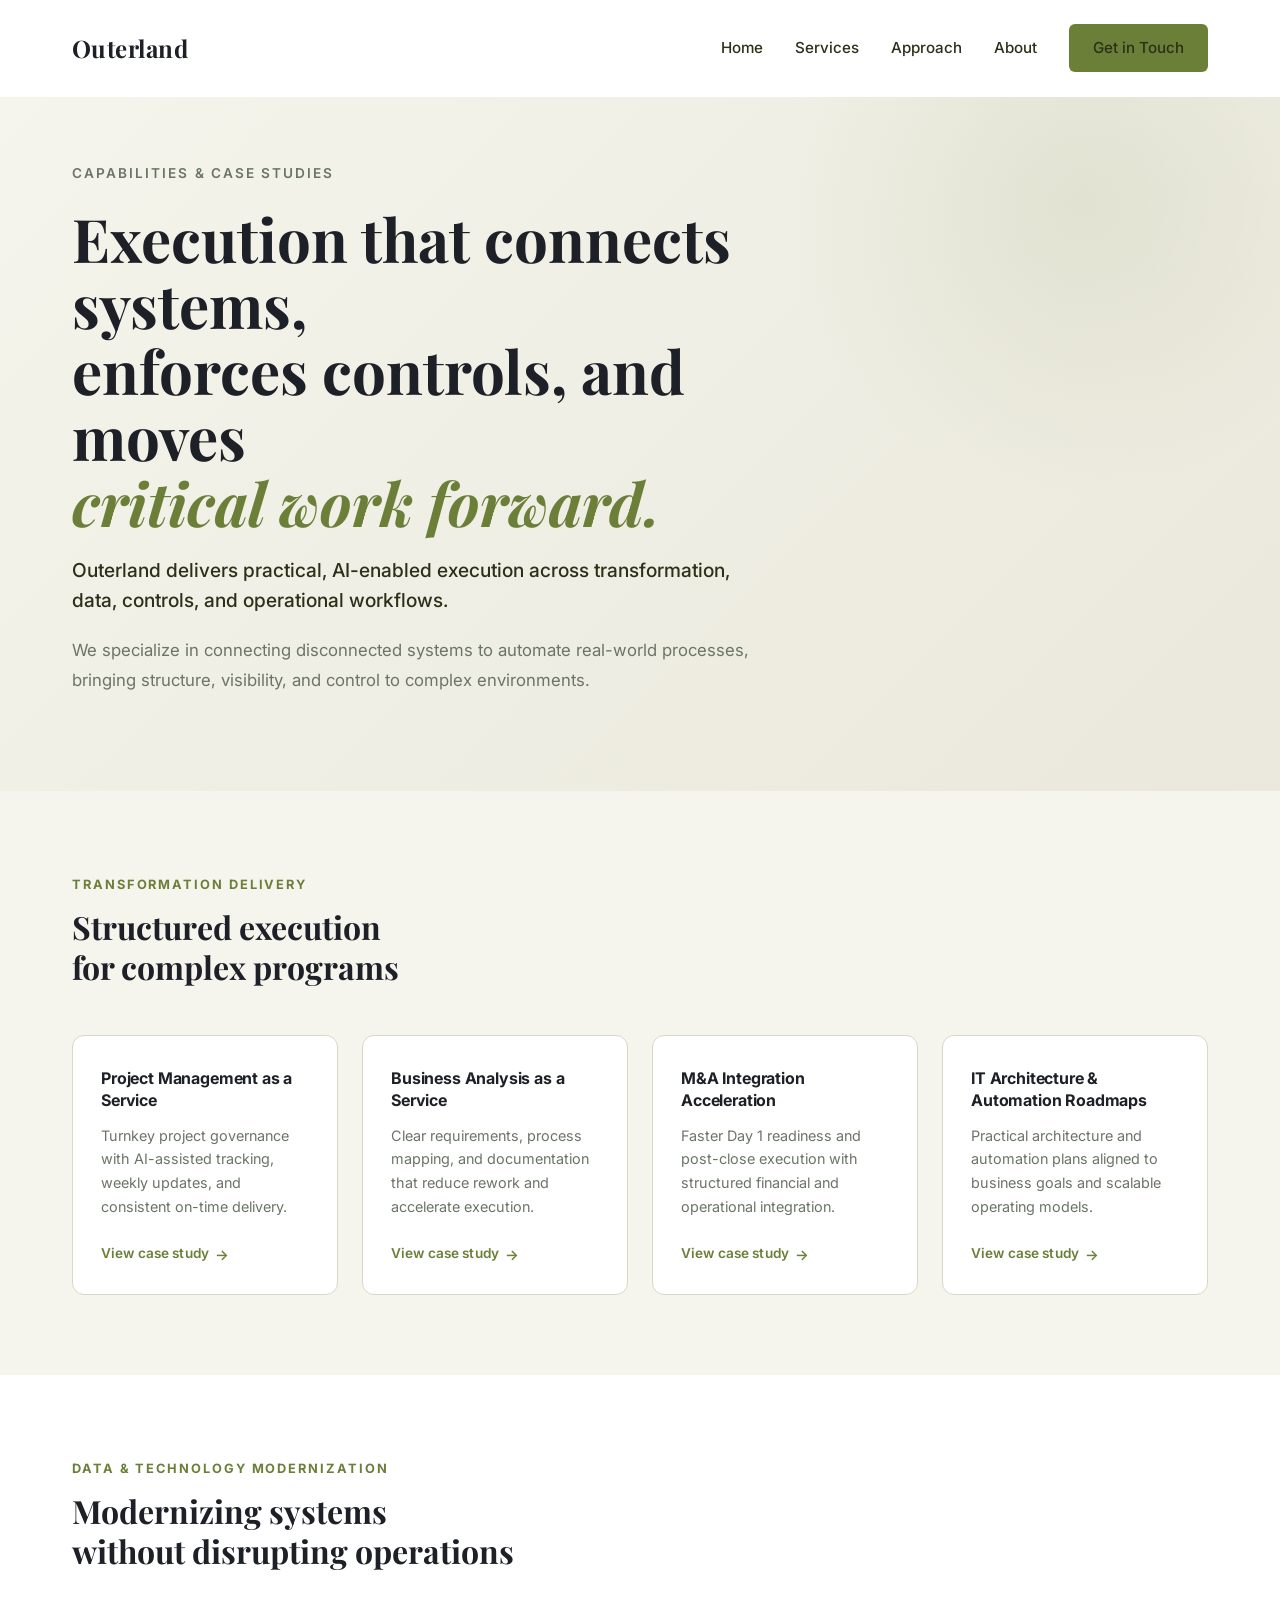
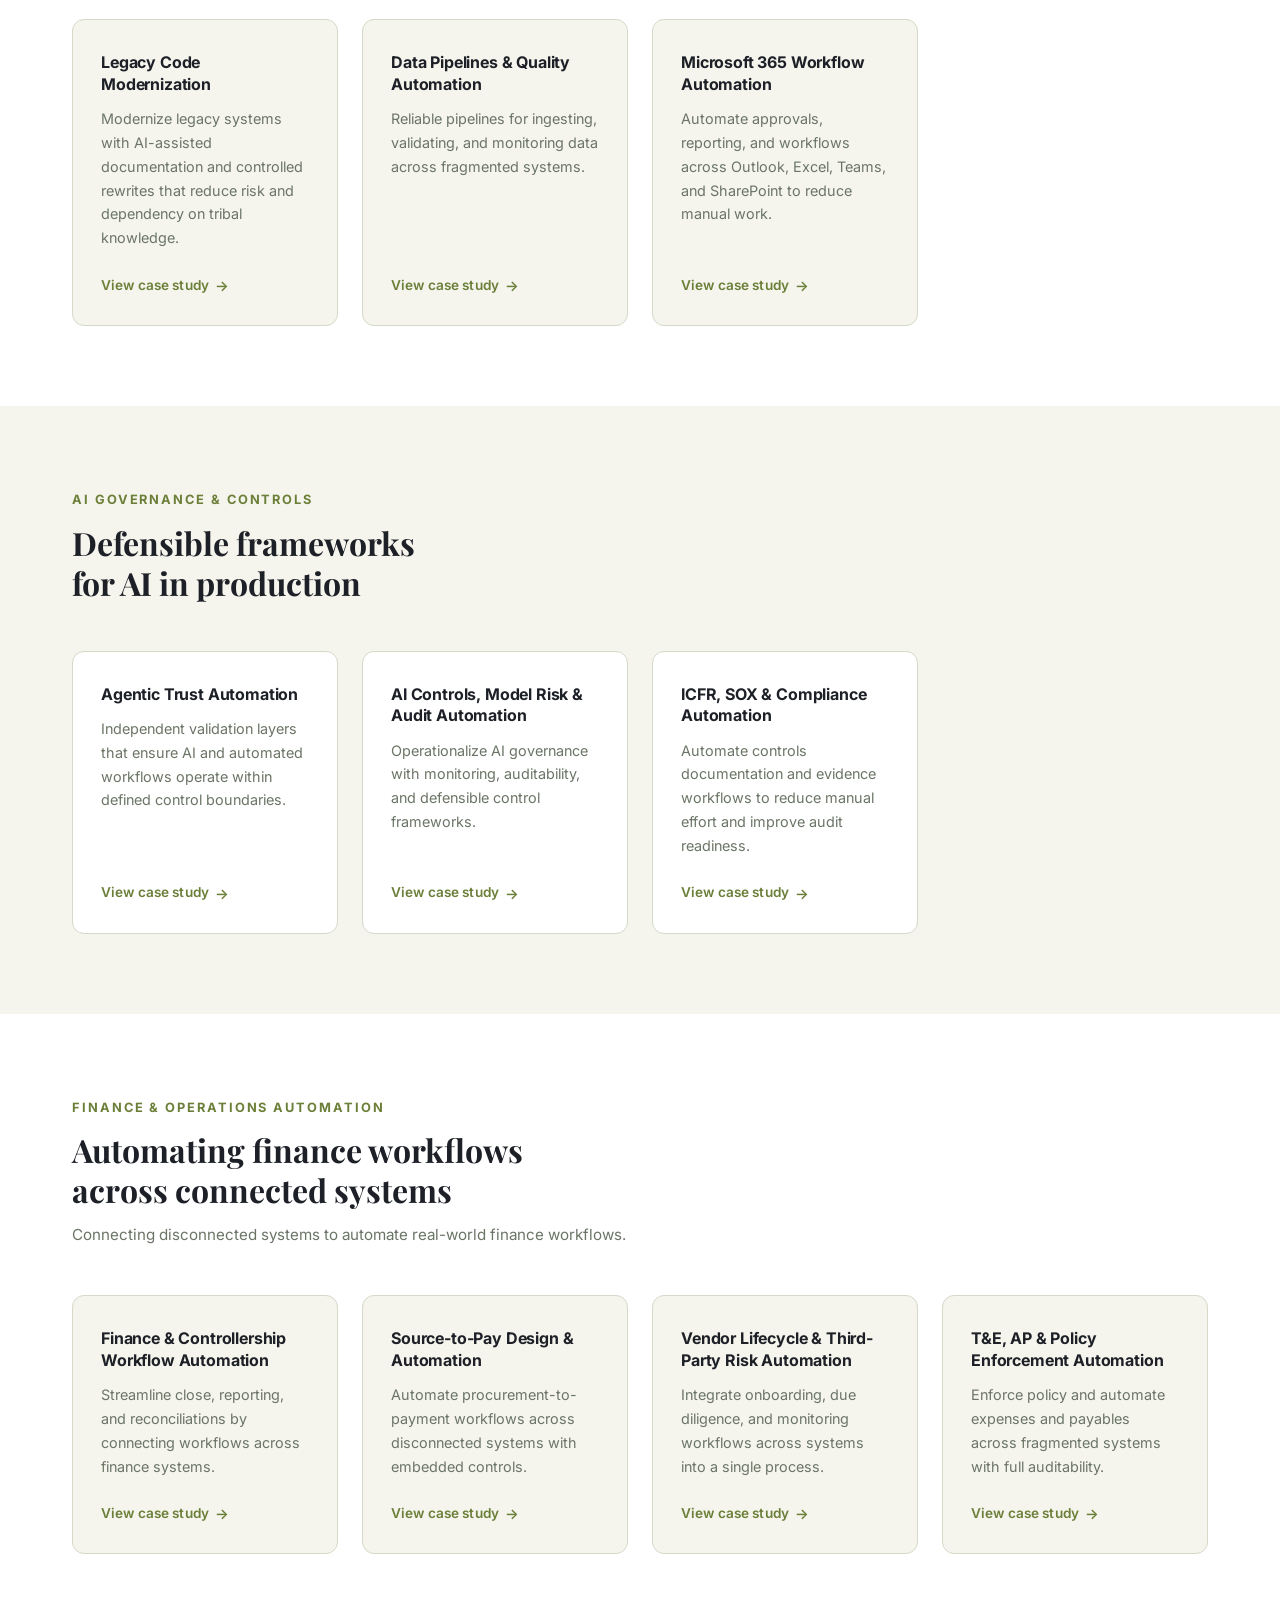
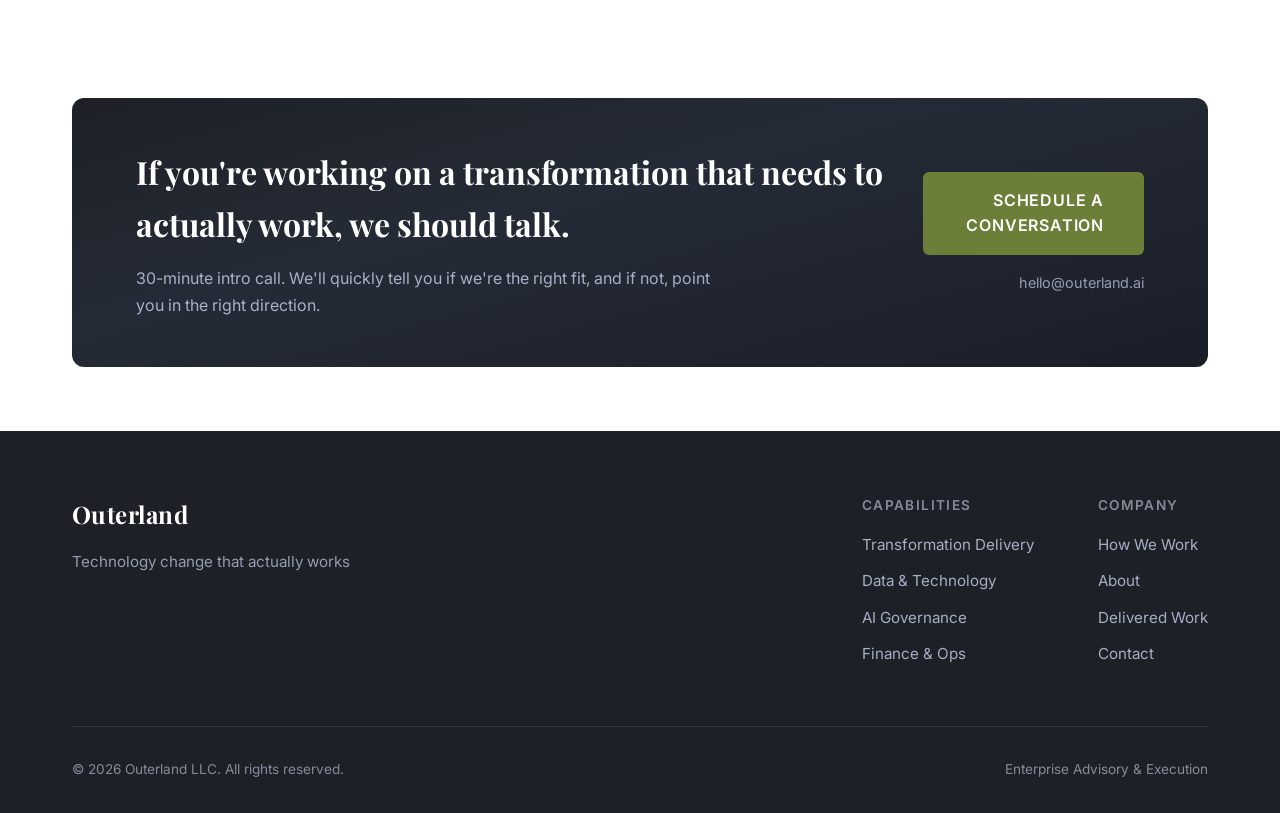
==== capabilities.html @ 3822dbd4 "Add Capabilities & Case Studies page New standalone page at /capabilities.html showcasing 14 capabil" ====
<!DOCTYPE html>
<html lang="en">
<head>
    <meta charset="UTF-8">
    <meta name="viewport" content="width=device-width, initial-scale=1.0">
    <meta name="description" content="Outerland Capabilities & Case Studies — AI-enabled execution across transformation, data, controls, and operational workflows.">
    <title>Capabilities & Case Studies | Outerland</title>
    <link rel="preconnect" href="https://fonts.googleapis.com">
    <link rel="preconnect" href="https://fonts.gstatic.com" crossorigin>
    <link href="https://fonts.googleapis.com/css2?family=Inter:wght@300;400;500;600;700&family=Playfair+Display:wght@600;700;800&display=swap" rel="stylesheet">
    <link rel="stylesheet" href="styles.css">
    <style>
        /* ─── Page-level hero override (lighter, warm gradient) ─── */
        .cap-hero {
            padding: 10rem 0 6rem;
            background: var(--bg-hero);
            position: relative;
            overflow: hidden;
        }

        .cap-hero::before {
            content: '';
            position: absolute;
            top: -100px;
            right: -100px;
            width: 600px;
            height: 600px;
            background: radial-gradient(circle, rgba(107, 127, 57, 0.10) 0%, transparent 70%);
            pointer-events: none;
        }

        .cap-hero-inner {
            position: relative;
            z-index: 2;
            max-width: 780px;
        }

        .cap-hero-eyebrow {
            display: inline-block;
            font-size: 0.85rem;
            text-transform: uppercase;
            letter-spacing: 0.15em;
            color: var(--palette-text-muted);
            font-weight: 600;
            margin-bottom: 1.25rem;
        }

        .cap-hero h1 {
            font-family: var(--font-display);
            font-size: 3.75rem;
            font-weight: 700;
            line-height: 1.1;
            color: var(--palette-dark);
            margin-bottom: 1.25rem;
        }

        .cap-hero h1 em {
            font-style: italic;
            color: var(--palette-primary);
        }

        .cap-hero-headline {
            font-size: 1.2rem;
            font-weight: 500;
            color: var(--palette-text);
            line-height: 1.6;
            margin-bottom: 1.25rem;
            max-width: 680px;
        }

        .cap-hero-intro {
            font-size: 1.05rem;
            color: var(--palette-text-muted);
            line-height: 1.75;
            max-width: 680px;
        }

        /* ─── Capability Sections ─── */
        .cap-section {
            padding: 5rem 0;
        }

        .cap-section:nth-child(odd) {
            background: var(--palette-light);
        }

        .cap-section:nth-child(even) {
            background: var(--palette-white);
        }

        .cap-section-header {
            margin-bottom: 3rem;
        }

        .cap-section-tag {
            display: inline-block;
            font-size: 0.8rem;
            text-transform: uppercase;
            letter-spacing: 0.15em;
            color: var(--palette-primary);
            font-weight: 700;
            margin-bottom: 0.75rem;
        }

        .cap-section-header h2 {
            font-family: var(--font-display);
            font-size: 2rem;
            font-weight: 700;
            color: var(--palette-dark);
            line-height: 1.25;
            margin-bottom: 0;
        }

        .cap-section-intro {
            margin-top: 0.75rem;
            font-size: 0.95rem;
            color: var(--palette-text-muted);
            line-height: 1.65;
            max-width: 600px;
        }

        /* ─── Card Grid ─── */
        .cap-grid {
            display: grid;
            grid-template-columns: repeat(4, 1fr);
            gap: 1.5rem;
            align-items: stretch;
        }

        /* ─── Capability Card ─── */
        .cap-card {
            display: flex;
            flex-direction: column;
            background: var(--palette-white);
            border: 1px solid var(--palette-border);
            border-radius: var(--border-radius-lg);
            padding: 2rem 1.75rem 1.75rem;
            transition: transform 0.25s ease, box-shadow 0.25s ease, border-color 0.25s ease;
            position: relative;
        }

        /* Cards inside a light-bg section get a slightly warmer bg */
        .cap-section:nth-child(odd) .cap-card {
            background: var(--palette-white);
        }

        .cap-section:nth-child(even) .cap-card {
            background: var(--palette-light);
            border-color: var(--palette-border);
        }

        .cap-card::before {
            content: '';
            position: absolute;
            top: 0;
            left: 0;
            right: 0;
            height: 3px;
            background: var(--palette-primary);
            border-radius: var(--border-radius-lg) var(--border-radius-lg) 0 0;
            opacity: 0;
            transition: opacity 0.25s ease;
        }

        .cap-card:hover {
            transform: translateY(-4px);
            box-shadow: 0 12px 32px rgba(44, 48, 24, 0.10);
            border-color: rgba(107, 127, 57, 0.30);
        }

        .cap-card:hover::before {
            opacity: 1;
        }

        .cap-card-title {
            font-family: var(--font-primary);
            font-size: 1rem;
            font-weight: 700;
            color: var(--palette-dark);
            line-height: 1.35;
            margin-bottom: 0.75rem;
            letter-spacing: -0.01em;
        }

        .cap-card-desc {
            font-size: 0.9rem;
            color: var(--palette-text-muted);
            line-height: 1.65;
            flex: 1;
            margin-bottom: 1.5rem;
        }

        .cap-card-link {
            display: inline-flex;
            align-items: center;
            gap: 0.35rem;
            font-size: 0.85rem;
            font-weight: 600;
            color: var(--palette-primary);
            text-decoration: none;
            letter-spacing: 0.01em;
            transition: color 0.2s ease, gap 0.2s ease;
            margin-top: auto;
        }

        .cap-card-link::after {
            content: '→';
            font-size: 0.9rem;
            transition: transform 0.2s ease;
        }

        .cap-card-link:hover {
            color: var(--palette-primary-dark);
        }

        .cap-card-link:hover::after {
            transform: translateX(3px);
        }

        /* ─── Responsive ─── */
        @media (max-width: 1100px) {
            .cap-grid {
                grid-template-columns: repeat(3, 1fr);
            }
        }

        @media (max-width: 767px) {
            .cap-hero h1 {
                font-size: 2.5rem;
            }

            .cap-hero-headline {
                font-size: 1.05rem;
            }

            .cap-section-header h2 {
                font-size: 1.65rem;
            }

            .cap-grid {
                grid-template-columns: repeat(2, 1fr);
            }
        }

        @media (max-width: 520px) {
            .cap-grid {
                grid-template-columns: 1fr;
            }

            .cap-hero h1 {
                font-size: 2rem;
            }
        }

        /* ─── Footer nav link for capabilities page ─── */
        .footer-column a[aria-current="page"] {
            color: var(--palette-primary);
        }
    </style>
</head>
<body>

    <!-- Navigation -->
    <nav class="navbar">
        <div class="container">
            <div class="nav-wrapper">
                <a href="/" class="logo">Outerland</a>
                <div class="nav-links">
                    <a href="/">Home</a>
                    <a href="/#services">Services</a>
                    <a href="/#approach">Approach</a>
                    <a href="/#founder">About</a>
                    <a href="/#contact" class="btn-primary">Get in Touch</a>
                </div>
                <button class="mobile-menu-toggle" aria-label="Toggle menu">
                    <span></span>
                    <span></span>
                    <span></span>
                </button>
            </div>
        </div>
    </nav>

    <!-- Hero -->
    <section class="cap-hero">
        <div class="container">
            <div class="cap-hero-inner">
                <span class="cap-hero-eyebrow">Capabilities &amp; Case Studies</span>
                <h1>Execution that connects systems,<br>enforces controls, and moves<br><em>critical work forward.</em></h1>
                <p class="cap-hero-headline">
                    Outerland delivers practical, AI-enabled execution across transformation, data, controls, and operational workflows.
                </p>
                <p class="cap-hero-intro">
                    We specialize in connecting disconnected systems to automate real-world processes, bringing structure, visibility, and control to complex environments.
                </p>
            </div>
        </div>
    </section>

    <!-- SECTION 1: Transformation Delivery -->
    <section class="cap-section" id="transformation">
        <div class="container">
            <div class="cap-section-header">
                <span class="cap-section-tag">Transformation Delivery</span>
                <h2>Structured execution<br>for complex programs</h2>
            </div>
            <div class="cap-grid" id="grid-transformation"></div>
        </div>
    </section>

    <!-- SECTION 2: Data & Technology Modernization -->
    <section class="cap-section" id="data-tech">
        <div class="container">
            <div class="cap-section-header">
                <span class="cap-section-tag">Data &amp; Technology Modernization</span>
                <h2>Modernizing systems<br>without disrupting operations</h2>
            </div>
            <div class="cap-grid" id="grid-data-tech"></div>
        </div>
    </section>

    <!-- SECTION 3: AI Governance & Controls -->
    <section class="cap-section" id="ai-governance">
        <div class="container">
            <div class="cap-section-header">
                <span class="cap-section-tag">AI Governance &amp; Controls</span>
                <h2>Defensible frameworks<br>for AI in production</h2>
            </div>
            <div class="cap-grid" id="grid-ai-governance"></div>
        </div>
    </section>

    <!-- SECTION 4: Finance & Operations Automation -->
    <section class="cap-section" id="finance-ops">
        <div class="container">
            <div class="cap-section-header">
                <span class="cap-section-tag">Finance &amp; Operations Automation</span>
                <h2>Automating finance workflows<br>across connected systems</h2>
                <p class="cap-section-intro">Connecting disconnected systems to automate real-world finance workflows.</p>
            </div>
            <div class="cap-grid" id="grid-finance-ops"></div>
        </div>
    </section>

    <!-- Contact -->
    <section id="contact" class="contact">
        <div class="container">
            <div class="contact-card">
                <div class="contact-content">
                    <h3>If you're working on a transformation that needs to actually work, we should talk.</h3>
                    <p>30-minute intro call. We'll quickly tell you if we're the right fit, and if not, point you in the right direction.</p>
                </div>
                <div class="contact-action">
                    <a href="mailto:hello@outerland.ai" class="btn-contact">Schedule a Conversation</a>
                    <div class="contact-email">hello@outerland.ai</div>
                </div>
            </div>
        </div>
    </section>

    <!-- Footer -->
    <footer class="footer">
        <div class="container">
            <div class="footer-content">
                <div class="footer-brand">
                    <div class="logo">Outerland</div>
                    <p>Technology change that actually works</p>
                </div>
                <div class="footer-links">
                    <div class="footer-column">
                        <h5>Capabilities</h5>
                        <a href="#transformation">Transformation Delivery</a>
                        <a href="#data-tech">Data &amp; Technology</a>
                        <a href="#ai-governance">AI Governance</a>
                        <a href="#finance-ops">Finance &amp; Ops</a>
                    </div>
                    <div class="footer-column">
                        <h5>Company</h5>
                        <a href="/#approach">How We Work</a>
                        <a href="/#founder">About</a>
                        <a href="/#outcomes">Delivered Work</a>
                        <a href="/#contact">Contact</a>
                    </div>
                </div>
            </div>
            <div class="footer-bottom">
                <span>&copy; 2026 Outerland LLC. All rights reserved.</span>
                <span>Enterprise Advisory &amp; Execution</span>
            </div>
        </div>
    </footer>

    <script src="script.js"></script>
    <script>
        // ── Capability data ──────────────────────────────────────────────
        const capabilities = {
            'grid-transformation': [
                {
                    title: 'Project Management as a Service',
                    desc: 'Turnkey project governance with AI-assisted tracking, weekly updates, and consistent on-time delivery.',
                },
                {
                    title: 'Business Analysis as a Service',
                    desc: 'Clear requirements, process mapping, and documentation that reduce rework and accelerate execution.',
                },
                {
                    title: 'M&A Integration Acceleration',
                    desc: 'Faster Day 1 readiness and post-close execution with structured financial and operational integration.',
                },
                {
                    title: 'IT Architecture & Automation Roadmaps',
                    desc: 'Practical architecture and automation plans aligned to business goals and scalable operating models.',
                },
            ],
            'grid-data-tech': [
                {
                    title: 'Legacy Code Modernization',
                    desc: 'Modernize legacy systems with AI-assisted documentation and controlled rewrites that reduce risk and dependency on tribal knowledge.',
                },
                {
                    title: 'Data Pipelines & Quality Automation',
                    desc: 'Reliable pipelines for ingesting, validating, and monitoring data across fragmented systems.',
                },
                {
                    title: 'Microsoft 365 Workflow Automation',
                    desc: 'Automate approvals, reporting, and workflows across Outlook, Excel, Teams, and SharePoint to reduce manual work.',
                },
            ],
            'grid-ai-governance': [
                {
                    title: 'Agentic Trust Automation',
                    desc: 'Independent validation layers that ensure AI and automated workflows operate within defined control boundaries.',
                },
                {
                    title: 'AI Controls, Model Risk & Audit Automation',
                    desc: 'Operationalize AI governance with monitoring, auditability, and defensible control frameworks.',
                },
                {
                    title: 'ICFR, SOX & Compliance Automation',
                    desc: 'Automate controls documentation and evidence workflows to reduce manual effort and improve audit readiness.',
                },
            ],
            'grid-finance-ops': [
                {
                    title: 'Finance & Controllership Workflow Automation',
                    desc: 'Streamline close, reporting, and reconciliations by connecting workflows across finance systems.',
                },
                {
                    title: 'Source-to-Pay Design & Automation',
                    desc: 'Automate procurement-to-payment workflows across disconnected systems with embedded controls.',
                },
                {
                    title: 'Vendor Lifecycle & Third-Party Risk Automation',
                    desc: 'Integrate onboarding, due diligence, and monitoring workflows across systems into a single process.',
                },
                {
                    title: 'T&E, AP & Policy Enforcement Automation',
                    desc: 'Enforce policy and automate expenses and payables across fragmented systems with full auditability.',
                },
            ],
        };

        // ── Render cards ─────────────────────────────────────────────────
        function renderCards() {
            Object.entries(capabilities).forEach(([gridId, cards]) => {
                const grid = document.getElementById(gridId);
                if (!grid) return;

                cards.forEach(card => {
                    const article = document.createElement('article');
                    article.className = 'cap-card';
                    article.innerHTML = `
                        <h3 class="cap-card-title">${card.title}</h3>
                        <p class="cap-card-desc">${card.desc}</p>
                        <a href="/" class="cap-card-link">View case study</a>
                    `;
                    grid.appendChild(article);
                });
            });
        }

        renderCards();

        // ── Fade-in animation for capability cards ────────────────────────
        const capObserver = new IntersectionObserver((entries) => {
            entries.forEach(entry => {
                if (entry.isIntersecting) {
                    entry.target.style.opacity = '1';
                    entry.target.style.transform = 'translateY(0)';
                    capObserver.unobserve(entry.target);
                }
            });
        }, { threshold: 0.08, rootMargin: '0px 0px -40px 0px' });

        // Observe after render (next tick)
        setTimeout(() => {
            document.querySelectorAll('.cap-card').forEach((el, i) => {
                el.style.opacity = '0';
                el.style.transform = 'translateY(20px)';
                el.style.transition = `opacity 0.5s ease ${i * 0.05}s, transform 0.5s ease ${i * 0.05}s`;
                capObserver.observe(el);
            });
        }, 0);
    </script>
</body>
</html>
---- styles.css ----
/* Reset & Base Styles */
* {
    margin: 0;
    padding: 0;
    box-sizing: border-box;
}

:root {

    /* ================================================================
       PALETTE
       Raw color values — change these to shift the whole site's mood.
       All section and component colors derive from these.
       ================================================================ */

    --palette-primary:       #6B7F39;   /* olive green — main accent */
    --palette-primary-dark:  #4A5D23;   /* darker olive — hover states */
    --palette-primary-light: #8B9D5A;   /* lighter olive */
    --palette-sage:          #A3B18A;   /* sage — accent on dark backgrounds */
    --palette-moss:          #5F7A3E;   /* moss green */
    --palette-earth:         #8B7355;   /* warm earth brown */
    --palette-dark:          #1d2027;   /* dark charcoal-slate — dark section base */
    --palette-dark-alt:      #252b36;   /* slightly lighter slate */
    --palette-dark-mid:      #1a1e28;   /* dark section gradient end */
    --palette-light:         #F5F5ED;   /* off-white — light section bg */
    --palette-warm:          #EAE8DC;   /* warm off-white — hero gradient end */
    --palette-white:         #ffffff;
    --palette-text:          #2C3018;   /* body text */
    --palette-text-muted:    #6B7566;   /* secondary / caption text */
    --palette-border:        #D4D9C8;   /* borders and dividers */


    /* ================================================================
       SECTION BACKGROUNDS
       One variable per section — change any of these independently.
       Values can be a hex color, CSS color name, or gradient.
       ================================================================ */

    --bg-nav:             var(--palette-white);
    --bg-hero:            linear-gradient(135deg, var(--palette-light) 0%, var(--palette-warm) 100%);
    --bg-credibility:     var(--palette-white);
    --bg-outcomes:        var(--palette-light);
    --bg-services:        var(--palette-light);
    --bg-focus:           var(--palette-white);
    --bg-process:         linear-gradient(165deg, var(--palette-dark) 0%, var(--palette-dark-alt) 40%, var(--palette-dark-mid) 100%);
    --bg-example:         var(--palette-white);
    --bg-team:            linear-gradient(165deg, var(--palette-dark) 0%, var(--palette-dark-alt) 40%, var(--palette-dark-mid) 100%);
    --bg-operating-model: var(--palette-light);
    --bg-principles:      var(--palette-white);
    --bg-contact:         var(--palette-white);
    --bg-contact-card:    linear-gradient(165deg, var(--palette-dark) 0%, var(--palette-dark-alt) 40%, var(--palette-dark-mid) 100%);
    --bg-footer:          var(--palette-dark);


    /* ================================================================
       SECTION ACCENTS
       Controls highlights, tags, left-borders, and key text per area.
       ================================================================ */

    --accent-global:         var(--palette-primary);   /* buttons, links, borders site-wide */
    --accent-global-hover:   var(--palette-primary-dark);
    --accent-dark-section:   #A3B18A;                  /* accent color used inside dark sections */


    /* ================================================================
       LEGACY ALIASES
       These keep existing CSS working — do not remove.
       ================================================================ */

    --color-primary:      var(--palette-primary);
    --color-olive:        var(--palette-primary);
    --color-olive-light:  var(--palette-primary-light);
    --color-olive-dark:   var(--palette-primary-dark);
    --color-sage:         var(--accent-dark-section);
    --color-moss:         var(--palette-moss);
    --color-earth:        var(--palette-earth);
    --color-clay:         #A0826D;
    --color-dark:         var(--palette-dark);
    --color-dark-alt:     var(--palette-dark-alt);
    --color-light:        var(--palette-light);
    --color-white:        var(--palette-white);
    --color-text:         var(--palette-text);
    --color-text-light:   var(--palette-text-muted);
    --color-border:       var(--palette-border);
    --gradient-dark:      var(--bg-process);
    --gradient-warm:      var(--bg-hero);


    /* ================================================================
       TYPOGRAPHY / SPACING / BORDERS
       ================================================================ */

    --font-primary: 'Inter', -apple-system, BlinkMacSystemFont, 'Segoe UI', sans-serif;
    --font-display: 'Playfair Display', Georgia, serif;

    --spacing-xs: 0.5rem;
    --spacing-sm: 1rem;
    --spacing-md: 2rem;
    --spacing-lg: 4rem;
    --spacing-xl: 6rem;

    --border-radius:    6px;
    --border-radius-lg: 12px;

}

html {
    scroll-behavior: smooth;
    text-rendering: optimizeLegibility;
    -webkit-font-smoothing: antialiased;
    -moz-osx-font-smoothing: grayscale;
}

body {
    font-family: var(--font-primary);
    color: var(--color-text);
    background: var(--color-white);
    line-height: 1.6;
    font-size: 16px;
}

.container {
    max-width: 1200px;
    margin: 0 auto;
    padding: 0 2rem;
}

/* Navigation */
.navbar {
    position: fixed;
    top: 0;
    left: 0;
    right: 0;
    background: var(--bg-nav);
    z-index: 1000;
    border-bottom: 1px solid transparent;
    transition: all 0.3s ease;
}

.navbar.scrolled {
    border-bottom-color: var(--color-border);
    box-shadow: 0 2px 10px rgba(0, 0, 0, 0.05);
}

.nav-wrapper {
    display: flex;
    justify-content: space-between;
    align-items: center;
    padding: 1.5rem 0;
}

.logo {
    font-family: var(--font-display);
    font-size: 1.5rem;
    font-weight: 700;
    color: var(--color-dark);
    letter-spacing: 0.02em;
    text-decoration: none;
}

.nav-links {
    display: flex;
    align-items: center;
    gap: 2rem;
}

.nav-links a {
    text-decoration: none;
    color: var(--color-text);
    font-weight: 500;
    font-size: 0.95rem;
    transition: color 0.3s ease;
}

.nav-links a:hover {
    color: var(--color-primary);
}

.mobile-menu-toggle {
    display: none;
    flex-direction: column;
    gap: 5px;
    background: none;
    border: none;
    cursor: pointer;
    padding: 0.5rem;
}

.mobile-menu-toggle span {
    width: 25px;
    height: 2px;
    background: var(--color-dark);
    transition: all 0.3s ease;
}

/* Buttons */
.btn-primary,
.btn-primary-large,
.btn-secondary,
.btn-contact {
    display: inline-block;
    text-decoration: none;
    font-weight: 600;
    border-radius: var(--border-radius);
    transition: all 0.3s ease;
    cursor: pointer;
    border: none;
    font-family: var(--font-primary);
}

.btn-primary {
    background: var(--color-primary);
    color: var(--color-white);
    padding: 0.75rem 1.5rem;
    font-size: 0.95rem;
}

.btn-primary:hover {
    background: #4A5D23;
    transform: translateY(-2px);
    box-shadow: 0 4px 12px rgba(107, 127, 57, 0.3);
}

.btn-primary-large {
    background: var(--color-primary);
    color: var(--color-white);
    padding: 1rem 2rem;
    font-size: 1.1rem;
}

.btn-primary-large:hover {
    background: #4A5D23;
    transform: translateY(-2px);
    box-shadow: 0 6px 20px rgba(107, 127, 57, 0.3);
}

.btn-secondary {
    background: transparent;
    color: var(--color-text);
    padding: 1rem 2rem;
    border: 2px solid var(--color-border);
    font-size: 1.1rem;
}

.btn-secondary:hover {
    border-color: var(--color-primary);
    color: var(--color-primary);
}

.btn-contact {
    background: var(--color-primary);
    color: var(--color-white);
    padding: 1rem 2.5rem;
    font-size: 1rem;
    text-transform: uppercase;
    letter-spacing: 0.05em;
}

.btn-contact:hover {
    background: #4A5D23;
    transform: translateY(-2px);
}

/* Hero Section */
.hero {
    padding: 10rem 0 6rem;
    background: var(--bg-hero);
    position: relative;
    overflow: hidden;
}

.hero::before {
    content: '';
    position: absolute;
    top: -100px;
    right: -100px;
    width: 500px;
    height: 500px;
    background: radial-gradient(circle, rgba(107, 127, 57, 0.12) 0%, transparent 70%);
    pointer-events: none;
}

.hero-content {
    max-width: 800px;
    position: relative;
    z-index: 2;
}

.hero h1 {
    font-family: var(--font-display);
    font-size: 4rem;
    font-weight: 700;
    line-height: 1.1;
    color: var(--color-dark);
    margin-bottom: 0.6rem;
}

.hero h1 em {
    font-style: italic;
    color: var(--color-primary);
}

.hero-subtitle {
    font-size: 1.25rem;
    line-height: 1.7;
    color: var(--color-text-light);
    margin-bottom: 2.5rem;
    max-width: 700px;
}

.hero-cta {
    display: flex;
    gap: 1.5rem;
    margin-bottom: 4rem;
}

.hero-stats {
    display: grid;
    grid-template-columns: repeat(3, 1fr);
    gap: 1.5rem;
    position: relative;
    z-index: 2;
}

.stat-card {
    background: rgba(255, 255, 255, 0.8);
    backdrop-filter: blur(10px);
    padding: 2rem;
    border-radius: var(--border-radius-lg);
    border: 1px solid rgba(255, 255, 255, 0.3);
}

.stat-number {
    font-family: var(--font-display);
    font-size: 1.8rem;
    font-weight: 700;
    color: var(--color-primary);
    margin-bottom: 0.5rem;
    line-height: 1.1;
}

.stat-label {
    font-size: 0.85rem;
    color: var(--color-text-light);
    line-height: 1.4;
}

/* Section Styles */
section {
    padding: 6rem 0;
}

.section-header {
    margin-bottom: 4rem;
}

.section-header.centered {
    text-align: center;
}

.section-tag {
    display: inline-block;
    font-size: 0.85rem;
    text-transform: uppercase;
    letter-spacing: 0.15em;
    color: var(--color-text-light);
    font-weight: 600;
    margin-bottom: 1rem;
}

.section-tag-blue {
    color: var(--color-primary);
}

.section-header h2 {
    font-family: var(--font-display);
    font-size: 3rem;
    font-weight: 700;
    line-height: 1.2;
    color: var(--color-dark);
}

.section-header h2 em {
    font-style: italic;
    color: var(--color-primary);
}

/* Services Section */
.services {
    background: var(--bg-services);
}

.services-grid {
    display: grid;
    grid-template-columns: repeat(2, 1fr);
    gap: 2rem;
}

.service-card {
    padding: 2.5rem;
    border-radius: var(--border-radius-lg);
    transition: transform 0.3s ease, box-shadow 0.3s ease;
    border: 1px solid transparent;
}

.service-card:hover {
    transform: translateY(-5px);
    box-shadow: 0 10px 30px rgba(0, 0, 0, 0.1);
}

.service-card h3 {
    font-size: 1.75rem;
    font-weight: 700;
    margin-bottom: 1rem;
}

.service-card p {
    color: var(--color-text-light);
    line-height: 1.7;
}

.card-blue {
    background: linear-gradient(135deg, rgba(107, 127, 57, 0.1) 0%, rgba(107, 127, 57, 0.04) 100%);
    border-color: rgba(107, 127, 57, 0.25);
}

.card-blue h3 {
    color: var(--color-olive);
}

.card-purple {
    background: linear-gradient(135deg, rgba(163, 177, 138, 0.12) 0%, rgba(163, 177, 138, 0.05) 100%);
    border-color: rgba(163, 177, 138, 0.3);
}

.card-purple h3 {
    color: var(--color-sage);
}

.card-yellow {
    background: linear-gradient(135deg, rgba(95, 122, 62, 0.1) 0%, rgba(95, 122, 62, 0.04) 100%);
    border-color: rgba(95, 122, 62, 0.25);
}

.card-yellow h3 {
    color: var(--color-moss);
}

.card-pink {
    background: linear-gradient(135deg, rgba(139, 115, 85, 0.1) 0%, rgba(139, 115, 85, 0.04) 100%);
    border-color: rgba(139, 115, 85, 0.25);
}

.card-pink h3 {
    color: var(--color-earth);
}

/* Problem/Solution Section */
.problem-solution {
    background: var(--color-white);
}

.ps-grid {
    display: grid;
    grid-template-columns: repeat(2, 1fr);
    gap: 4rem;
}

.ps-column h3 {
    font-size: 2rem;
    font-weight: 700;
    margin-bottom: 2rem;
    color: var(--color-dark);
}

.problem-card,
.solution-card {
    padding: 1.5rem;
    border-radius: var(--border-radius);
    margin-bottom: 1rem;
}

.problem-card {
    background: rgba(239, 68, 68, 0.05);
    border: 1px solid rgba(239, 68, 68, 0.1);
}

.problem-card h4 {
    color: #dc2626;
    font-weight: 600;
    margin-bottom: 0.5rem;
}

.solution-card {
    background: rgba(107, 127, 57, 0.1);
    border: 1px solid rgba(107, 127, 57, 0.2);
}

.solution-card h4 {
    color: var(--color-primary);
    font-weight: 600;
    margin-bottom: 0.5rem;
}

.problem-card p,
.solution-card p {
    color: var(--color-text-light);
    line-height: 1.6;
    font-size: 0.95rem;
}

/* How It Works Section */
.how-it-works {
    background: var(--bg-process);
    color: var(--color-white);
}

.how-it-works .section-tag {
    color: var(--color-sage);
}

.how-it-works h2 {
    color: var(--color-white);
}

.how-it-works h2 em {
    color: var(--color-sage);
}

.process-steps {
    display: grid;
    grid-template-columns: repeat(3, 1fr);
    gap: 2rem;
}

.step-card {
    background: rgba(255, 255, 255, 0.05);
    border: 1px solid rgba(255, 255, 255, 0.1);
    padding: 2.5rem;
    border-radius: var(--border-radius-lg);
    transition: transform 0.3s ease, background 0.3s ease;
}

.step-card:hover {
    transform: translateY(-5px);
    background: rgba(255, 255, 255, 0.08);
}

.step-number {
    font-family: var(--font-display);
    font-size: 3rem;
    font-weight: 700;
    color: rgba(163, 177, 138, 0.25);
    display: block;
    margin-bottom: 1.25rem;
    line-height: 1;
}

.step-card h4 {
    font-size: 1.5rem;
    font-weight: 700;
    margin-bottom: 1rem;
    color: var(--color-white);
}

.step-card p {
    color: rgba(200, 210, 235, 0.8);
    line-height: 1.6;
}

/* Intelligence Section */
.intelligence {
    background: var(--color-light);
}

.intelligence-content {
    display: grid;
    grid-template-columns: 1fr 1fr;
    gap: 4rem;
    align-items: start;
}

.intelligence-text h2 {
    font-family: var(--font-display);
    font-size: 2.5rem;
    font-weight: 700;
    margin-bottom: 1.5rem;
    line-height: 1.2;
}

.intelligence-text h2 em {
    font-style: italic;
    color: var(--color-primary);
}

.intelligence-text p {
    font-size: 1.1rem;
    color: var(--color-text-light);
    line-height: 1.7;
    margin-bottom: 2rem;
}

.intelligence-features {
    list-style: none;
    padding: 0;
}

.intelligence-features li {
    padding: 1rem 0;
    padding-left: 2rem;
    position: relative;
    color: var(--color-text);
    font-weight: 500;
}

.intelligence-features li::before {
    content: '✓';
    position: absolute;
    left: 0;
    color: var(--color-primary);
    font-weight: 700;
    font-size: 1.2rem;
}

.intelligence-proof {
    background: linear-gradient(135deg, rgba(107, 127, 57, 0.12) 0%, rgba(163, 177, 138, 0.1) 100%);
    border: 1px solid rgba(107, 127, 57, 0.25);
    padding: 2.5rem;
    border-radius: var(--border-radius-lg);
}

.proof-tag {
    font-size: 0.75rem;
    text-transform: uppercase;
    letter-spacing: 0.15em;
    color: var(--color-olive-dark);
    font-weight: 700;
    margin-bottom: 1rem;
}

.intelligence-proof h4 {
    font-size: 1.5rem;
    font-weight: 700;
    margin-bottom: 1rem;
    color: var(--color-dark);
}

.intelligence-proof p {
    color: var(--color-text-light);
    line-height: 1.7;
}

.intelligence-proof strong {
    color: var(--color-dark);
    font-weight: 600;
}

/* Markets Section */
.markets {
    background: var(--color-white);
}

.markets-grid {
    display: grid;
    grid-template-columns: repeat(3, 1fr);
    gap: 1.5rem;
}

.market-card {
    background: var(--color-light);
    border: 1px solid var(--color-border);
    padding: 2rem;
    border-radius: var(--border-radius);
    transition: all 0.3s ease;
}

.market-card:hover {
    transform: translateY(-3px);
    box-shadow: 0 8px 20px rgba(0, 0, 0, 0.08);
}

.market-card h4 {
    font-size: 1.25rem;
    font-weight: 700;
    margin-bottom: 0.75rem;
    color: var(--color-dark);
}

.market-card p {
    color: var(--color-text-light);
    line-height: 1.6;
    font-size: 0.95rem;
}

.market-card.highlight {
    background: #F0F2EB;
    border-color: #C5CCAE;
}

.market-card.highlight h4 {
    color: #4A5D23;
}

.market-card.highlight p {
    color: #6B7F39;
}

/* Engagement Section */
.engagement {
    background: var(--color-light);
}

.tiers-grid {
    display: grid;
    grid-template-columns: repeat(3, 1fr);
    gap: 2rem;
}

.tier-card {
    padding: 2.5rem;
    border-radius: var(--border-radius-lg);
    position: relative;
    overflow: hidden;
    border: 1px solid;
    transition: transform 0.3s ease, box-shadow 0.3s ease;
}

.tier-card:hover {
    transform: translateY(-5px);
    box-shadow: 0 12px 30px rgba(0, 0, 0, 0.15);
}

.tier-card::before {
    content: '';
    position: absolute;
    top: 0;
    left: 0;
    right: 0;
    height: 4px;
}

.tier-green {
    background: #F5F6F0;
    border-color: #C5CCAE;
}

.tier-green::before {
    background: #6B7F39;
}

.tier-green .tier-label {
    color: #4A5D23;
}

.tier-blue {
    background: #F7F6F2;
    border-color: #D8CCBA;
}

.tier-blue::before {
    background: #8B7355;
}

.tier-blue .tier-label {
    color: #6B5840;
}

.tier-purple {
    background: #F2F4ED;
    border-color: #D1D9C0;
}

.tier-purple::before {
    background: #5F7A3E;
}

.tier-purple .tier-label {
    color: #3E5129;
}

.tier-label {
    font-size: 0.75rem;
    text-transform: uppercase;
    letter-spacing: 0.1em;
    font-weight: 700;
    margin-bottom: 0.5rem;
    display: block;
}

.tier-card h4 {
    font-size: 1.5rem;
    font-weight: 700;
    margin-bottom: 0.5rem;
    color: var(--color-dark);
}

.tier-price {
    font-family: var(--font-display);
    font-size: 1.75rem;
    font-weight: 700;
    margin-bottom: 1rem;
    color: var(--color-dark);
}

.tier-card p {
    color: var(--color-text-light);
    line-height: 1.6;
    font-size: 0.95rem;
}

/* Principles Section */
.principles {
    background: var(--bg-principles);
}

.principles-grid {
    display: grid;
    grid-template-columns: repeat(2, 1fr);
    gap: 1rem 3rem;
}

.principle-item {
    display: flex;
    gap: 1.5rem;
    align-items: baseline;
    padding: 1.5rem 0;
}

.principle-number {
    font-family: var(--font-display);
    font-size: 1.5rem;
    font-weight: 700;
    color: #cbd5e1;
    min-width: 3rem;
}

.principle-text {
    color: var(--color-text);
    line-height: 1.6;
    font-size: 1rem;
}

/* Team Section */
.team {
    background: var(--bg-team);
    color: var(--color-white);
}

.team .section-tag {
    color: var(--color-sage);
}

.team h2 {
    color: var(--color-white);
}

.team h2 em {
    color: var(--color-sage);
}

.team-intro {
    text-align: center;
    font-size: 1.2rem;
    color: rgba(200, 210, 235, 0.8);
    max-width: 700px;
    margin: 0 auto 4rem;
    line-height: 1.7;
}

.team-grid {
    display: grid;
    grid-template-columns: 1fr 1fr;
    gap: 2rem;
}

.team-card {
    background: rgba(255, 255, 255, 0.05);
    border: 1px solid rgba(255, 255, 255, 0.1);
    padding: 2.5rem;
    border-radius: var(--border-radius-lg);
}

.team-card.featured {
    border-color: rgba(163, 177, 138, 0.4);
    background: rgba(163, 177, 138, 0.08);
}

.team-card-header {
    margin-bottom: 1.5rem;
    padding-bottom: 1.5rem;
    border-bottom: 1px solid rgba(255, 255, 255, 0.1);
}

.team-name {
    font-family: var(--font-display);
    font-size: 1.75rem;
    font-weight: 700;
    color: var(--color-white);
    margin-bottom: 0.25rem;
}

.team-title {
    font-size: 0.9rem;
    color: var(--color-sage);
    font-weight: 600;
    text-transform: uppercase;
    letter-spacing: 0.07em;
}

.team-bio p {
    color: rgba(200, 210, 235, 0.8);
    line-height: 1.7;
    margin-bottom: 1rem;
    font-size: 0.95rem;
}

.team-bio p:last-child {
    margin-bottom: 1.5rem;
}

.team-credentials {
    display: flex;
    flex-wrap: wrap;
    gap: 0.5rem;
}

.credential {
    font-size: 0.8rem;
    font-weight: 600;
    padding: 0.35rem 0.85rem;
    border-radius: 100px;
    background: rgba(163, 177, 138, 0.15);
    border: 1px solid rgba(163, 177, 138, 0.3);
    color: var(--color-sage);
    letter-spacing: 0.02em;
}

/* Contact Section */
.contact {
    background: var(--bg-contact);
    padding: 4rem 0;
}

.contact-card {
    background: var(--bg-contact-card);
    padding: 3rem 4rem;
    border-radius: var(--border-radius-lg);
    display: flex;
    justify-content: space-between;
    align-items: center;
}

.contact-content h3 {
    font-family: var(--font-display);
    font-size: 2rem;
    font-weight: 700;
    color: var(--color-white);
    margin-bottom: 1rem;
}

.contact-content p {
    color: rgba(200, 210, 235, 0.8);
    line-height: 1.7;
    max-width: 600px;
}

.contact-action {
    text-align: right;
}

.contact-email {
    font-size: 0.9rem;
    color: rgba(200, 210, 235, 0.7);
    margin-top: 1rem;
}

/* Footer */
.footer {
    background: var(--bg-footer);
    color: var(--color-white);
    padding: 4rem 0 2rem;
}

.footer-content {
    display: flex;
    justify-content: space-between;
    margin-bottom: 3rem;
}

.footer-brand .logo {
    color: var(--color-white);
    margin-bottom: 1rem;
}

.footer-brand p {
    color: rgba(200, 210, 235, 0.7);
    font-size: 0.95rem;
}

.footer-links {
    display: flex;
    gap: 4rem;
}

.footer-column h5 {
    font-size: 0.85rem;
    text-transform: uppercase;
    letter-spacing: 0.1em;
    color: rgba(200, 210, 235, 0.6);
    margin-bottom: 1rem;
    font-weight: 600;
}

.footer-column a {
    display: block;
    color: rgba(200, 210, 235, 0.8);
    text-decoration: none;
    margin-bottom: 0.75rem;
    transition: color 0.3s ease;
    font-size: 0.95rem;
}

.footer-column a:hover {
    color: var(--color-white);
}

.footer-bottom {
    display: flex;
    justify-content: space-between;
    padding-top: 2rem;
    border-top: 1px solid rgba(255, 255, 255, 0.1);
    font-size: 0.85rem;
    color: rgba(200, 210, 235, 0.6);
}

/* Responsive Design */
@media (max-width: 991px) {
    .hero h1 {
        font-size: 3rem;
    }

    .section-header h2 {
        font-size: 2.5rem;
    }

    .services-grid,
    .ps-grid,
    .intelligence-content,
    .team-grid {
        grid-template-columns: 1fr;
        gap: 2rem;
    }

    .process-steps,
    .markets-grid {
        grid-template-columns: 1fr;
    }

    .hero-stats {
        grid-template-columns: repeat(3, 1fr);
    }

    .contact-card {
        flex-direction: column;
        text-align: center;
        gap: 2rem;
        padding: 2.5rem;
    }

    .contact-action {
        text-align: center;
    }

    .intelligence-content {
        grid-template-columns: 1fr;
    }
}

@media (max-width: 767px) {
    .nav-links {
        display: none;
        flex-direction: column;
        position: absolute;
        top: 100%;
        left: 0;
        right: 0;
        background: var(--color-white);
        padding: 1.5rem 2rem;
        border-bottom: 1px solid var(--color-border);
        box-shadow: 0 4px 12px rgba(0, 0, 0, 0.08);
        gap: 1.25rem;
        z-index: 999;
    }

    .nav-links.active {
        display: flex;
    }

    .mobile-menu-toggle {
        display: flex;
    }

    .hero {
        padding: 6rem 0 4rem;
    }

    .hero h1 {
        font-size: 2rem;
    }

    .hero-subline {
        font-size: 1rem;
    }

    .hero-subtitle {
        font-size: 1rem;
    }

    .hero-cta {
        flex-direction: column;
    }

    .hero-cta .btn-primary-large,
    .hero-cta .btn-secondary {
        width: 100%;
        text-align: center;
        box-sizing: border-box;
    }

    .hero-stats {
        grid-template-columns: 1fr;
        gap: 1rem;
    }

    .stat-card {
        padding: 1.5rem;
    }

    section {
        padding: 3.5rem 0;
    }

    .section-header {
        margin-bottom: 2.5rem;
    }

    .section-header h2 {
        font-size: 1.75rem;
    }

    .services-grid {
        grid-template-columns: 1fr;
    }

    .service-card {
        padding: 2rem;
    }

    .step-card {
        padding: 2rem;
    }

    .outcomes-grid,
    .focus-grid {
        grid-template-columns: 1fr;
    }

    .outcome-card {
        padding: 1.5rem;
    }

    .focus-card {
        padding: 1.5rem;
    }

    .example-card {
        padding: 2rem;
    }

    .example-card h4 {
        font-size: 1.2rem;
    }

    .contact-card {
        padding: 2rem 1.5rem;
    }

    .btn-contact {
        width: 100%;
        text-align: center;
        box-sizing: border-box;
    }

    .founder-card {
        grid-template-columns: 1fr;
        gap: 2rem;
        margin-top: 2rem;
    }

    .founder-name {
        font-size: 1.6rem;
    }

    .principles-grid {
        grid-template-columns: 1fr;
    }

    .footer-content {
        flex-direction: column;
        gap: 2rem;
    }

    .footer-links {
        flex-direction: column;
        gap: 2rem;
    }

    .footer-bottom {
        flex-direction: column;
        gap: 1rem;
        text-align: center;
    }
}

/* Hero Subline */
.hero-subline {
    font-family: var(--font-primary);
    font-size: 1.15rem;
    font-weight: 400;
    color: var(--color-text-light);
    margin-top: 0;
    margin-bottom: 1.75rem;
    line-height: 1.6;
}

/* Experience Credibility Line */
.experience-credibility {
    padding: 20px 0;
    text-align: center;
    background: var(--color-white);
}

.experience-line {
    font-size: 14px;
    color: #6b7280;
    letter-spacing: 0.02em;
}

/* ===== NEW SECTIONS ===== */

/* Section Intro */
.section-intro {
    font-size: 1.05rem;
    color: var(--color-text-light);
    line-height: 1.7;
    max-width: 680px;
    margin-top: 1rem;
}

/* Credibility Strip */
.credibility {
    background: var(--bg-credibility);
    padding: 1rem 0;
    border-top: 1px solid var(--color-border);
    border-bottom: 1px solid var(--color-border);
    text-align: center;
}

.credibility-statement {
    font-size: 0.95rem;
    font-weight: 600;
    color: var(--color-text-light);
    white-space: nowrap;
    max-width: 100%;
}

@media (max-width: 767px) {
    .credibility-statement {
        white-space: normal;
        text-align: center;
        line-height: 1.6;
    }
}

/* Outcomes credibility line */
.outcomes-credibility {
    font-size: 0.9rem;
    color: var(--color-text-light);
    text-align: center;
    margin-bottom: 2rem;
    max-width: 600px;
    margin-left: auto;
    margin-right: auto;
}

/* Shipped Outcomes */
.outcomes {
    background: var(--bg-outcomes);
}

.outcomes-grid {
    display: grid;
    grid-template-columns: repeat(3, 1fr);
    gap: 1.5rem;
}

.outcome-card {
    background: var(--color-white);
    border: 1px solid var(--color-border);
    border-left: 3px solid var(--color-primary);
    padding: 2rem;
    border-radius: var(--border-radius);
    transition: transform 0.3s ease, box-shadow 0.3s ease;
}

.outcome-card:hover {
    transform: translateY(-3px);
    box-shadow: 0 8px 20px rgba(0, 0, 0, 0.08);
}

.outcome-card h4 {
    font-size: 1.05rem;
    font-weight: 700;
    color: var(--color-dark);
    margin-bottom: 0.75rem;
}

.outcome-card p {
    color: var(--color-text-light);
    line-height: 1.6;
    font-size: 0.9rem;
}

/* Experience Metrics */
.metrics-row {
    background: var(--gradient-dark);
    padding: 4rem 0;
}

.metrics-grid {
    display: grid;
    grid-template-columns: repeat(5, 1fr);
    gap: 2rem;
    text-align: center;
}

.metric-item {
    display: flex;
    flex-direction: column;
    align-items: center;
}

.metric-value {
    font-family: var(--font-display);
    font-size: 2rem;
    font-weight: 700;
    color: var(--color-sage);
    display: block;
    margin-bottom: 0.5rem;
    line-height: 1.1;
}

.metric-label {
    font-size: 0.82rem;
    color: rgba(200, 210, 235, 0.7);
    line-height: 1.4;
    max-width: 140px;
}

/* Where We Focus */
.focus {
    background: var(--bg-focus);
}

.focus-grid {
    display: grid;
    grid-template-columns: repeat(3, 1fr);
    gap: 1.5rem;
}

.focus-card {
    padding: 1.75rem;
    border: 1px solid var(--color-border);
    border-radius: var(--border-radius);
    background: var(--color-light);
    transition: all 0.3s ease;
}

.focus-card:hover {
    transform: translateY(-3px);
    box-shadow: 0 8px 20px rgba(0, 0, 0, 0.07);
    border-color: rgba(107, 127, 57, 0.3);
}

.focus-card h4 {
    font-size: 1.05rem;
    font-weight: 700;
    color: var(--color-dark);
    margin-bottom: 0.5rem;
}

.focus-card p {
    font-size: 0.88rem;
    color: var(--color-text-light);
    line-height: 1.55;
}

/* Typical Engagements */
.engagements {
    background: var(--color-light);
}

.engagements-list {
    display: grid;
    grid-template-columns: repeat(2, 1fr);
    gap: 0.75rem;
    list-style: none;
    padding: 0;
    margin-top: 2rem;
}

.engagements-list li {
    padding: 1.1rem 1.25rem 1.1rem 3rem;
    background: var(--color-white);
    border: 1px solid var(--color-border);
    border-radius: var(--border-radius);
    font-weight: 500;
    color: var(--color-text);
    position: relative;
    font-size: 0.95rem;
    transition: border-color 0.3s ease;
}

.engagements-list li:hover {
    border-color: rgba(107, 127, 57, 0.4);
}

.engagements-list li::before {
    content: '\2192';
    position: absolute;
    left: 1.1rem;
    color: var(--color-primary);
    font-weight: 700;
}

/* Example Engagement */
.example-engagement {
    background: var(--bg-example);
}

.example-grid {
    display: grid;
    grid-template-columns: repeat(3, 1fr);
    gap: 1.5rem;
}

.example-card {
    background: linear-gradient(135deg, rgba(107, 127, 57, 0.08) 0%, rgba(163, 177, 138, 0.06) 100%);
    border: 1px solid rgba(107, 127, 57, 0.2);
    padding: 3rem;
    border-radius: var(--border-radius-lg);
    max-width: 800px;
}

.example-card p + p {
    margin-top: 1rem;
}

.example-card h4 {
    font-family: var(--font-display);
    font-size: 1.5rem;
    font-weight: 700;
    color: var(--color-dark);
    margin-bottom: 1rem;
}

.example-card p {
    color: var(--color-text-light);
    line-height: 1.7;
}

.example-card strong {
    color: var(--color-dark);
    font-weight: 600;
}

/* Founder */
.founder {
    background: var(--gradient-dark);
    color: var(--color-white);
}

.founder .section-tag {
    color: var(--color-sage);
}

.founder h2 {
    color: var(--color-white);
}

.founder h2 em {
    color: var(--color-sage);
}

.founder-card {
    display: grid;
    grid-template-columns: 1fr 2fr;
    gap: 4rem;
    align-items: start;
    margin-top: 3rem;
}

.founder-name {
    font-family: var(--font-display);
    font-size: 2rem;
    font-weight: 700;
    color: var(--color-white);
    margin-bottom: 0.4rem;
}

.founder-title {
    font-size: 0.85rem;
    color: var(--color-sage);
    font-weight: 600;
    text-transform: uppercase;
    letter-spacing: 0.07em;
    margin-bottom: 1.5rem;
}

.founder-credentials {
    display: flex;
    flex-wrap: wrap;
    gap: 0.5rem;
}

.founder-bio p {
    color: rgba(200, 210, 235, 0.8);
    line-height: 1.7;
    margin-bottom: 1rem;
    font-size: 0.95rem;
}

/* Responsive updates for new sections */
@media (max-width: 991px) {
    .outcomes-grid,
    .focus-grid {
        grid-template-columns: repeat(2, 1fr);
    }

    .metrics-grid {
        grid-template-columns: repeat(3, 1fr);
        gap: 2rem 1.5rem;
    }

    .operating-model-content {
        grid-template-columns: 1fr;
        gap: 2rem;
    }
}

/* Operating Model Section */
.operating-model {
    background: var(--bg-operating-model);
}

.operating-model-content {
    display: grid;
    grid-template-columns: 1fr 1fr;
    gap: 4rem;
    align-items: start;
}

.operating-model-text p {
    font-size: 1.05rem;
    color: var(--color-text-light);
    line-height: 1.7;
    margin-bottom: 1.25rem;
}

.network-label {
    font-size: 0.85rem;
    text-transform: uppercase;
    letter-spacing: 0.1em;
    font-weight: 700;
    color: var(--color-text-light);
    margin-bottom: 1.25rem;
}

.network-list {
    list-style: none;
    padding: 0;
}

.network-list li {
    padding: 0.85rem 1rem 0.85rem 2.75rem;
    position: relative;
    font-weight: 500;
    color: var(--color-text);
    border-bottom: 1px solid var(--color-border);
    font-size: 0.95rem;
}

.network-list li:last-child {
    border-bottom: none;
}

.network-list li::before {
    content: '\2192';
    position: absolute;
    left: 1rem;
    color: var(--color-primary);
    font-weight: 700;
}

/* iPhone / small mobile overrides — must come after all 991px blocks */
@media (max-width: 767px) {
    .container {
        padding: 0 1.25rem;
    }

    .outcomes-grid,
    .focus-grid {
        grid-template-columns: 1fr;
    }

    .metrics-grid {
        grid-template-columns: repeat(2, 1fr);
        gap: 1.5rem 1rem;
    }

    .process-steps {
        grid-template-columns: 1fr;
        gap: 1.25rem;
    }

    .tiers-grid,
    .markets-grid,
    .engagements-list {
        grid-template-columns: 1fr;
    }

    .founder-card {
        grid-template-columns: 1fr;
        gap: 2rem;
        margin-top: 2rem;
    }

    .intelligence-content {
        grid-template-columns: 1fr;
        gap: 2rem;
    }

    .ps-grid {
        grid-template-columns: 1fr;
        gap: 2rem;
    }

    .operating-model-content {
        grid-template-columns: 1fr;
        gap: 2rem;
    }
}
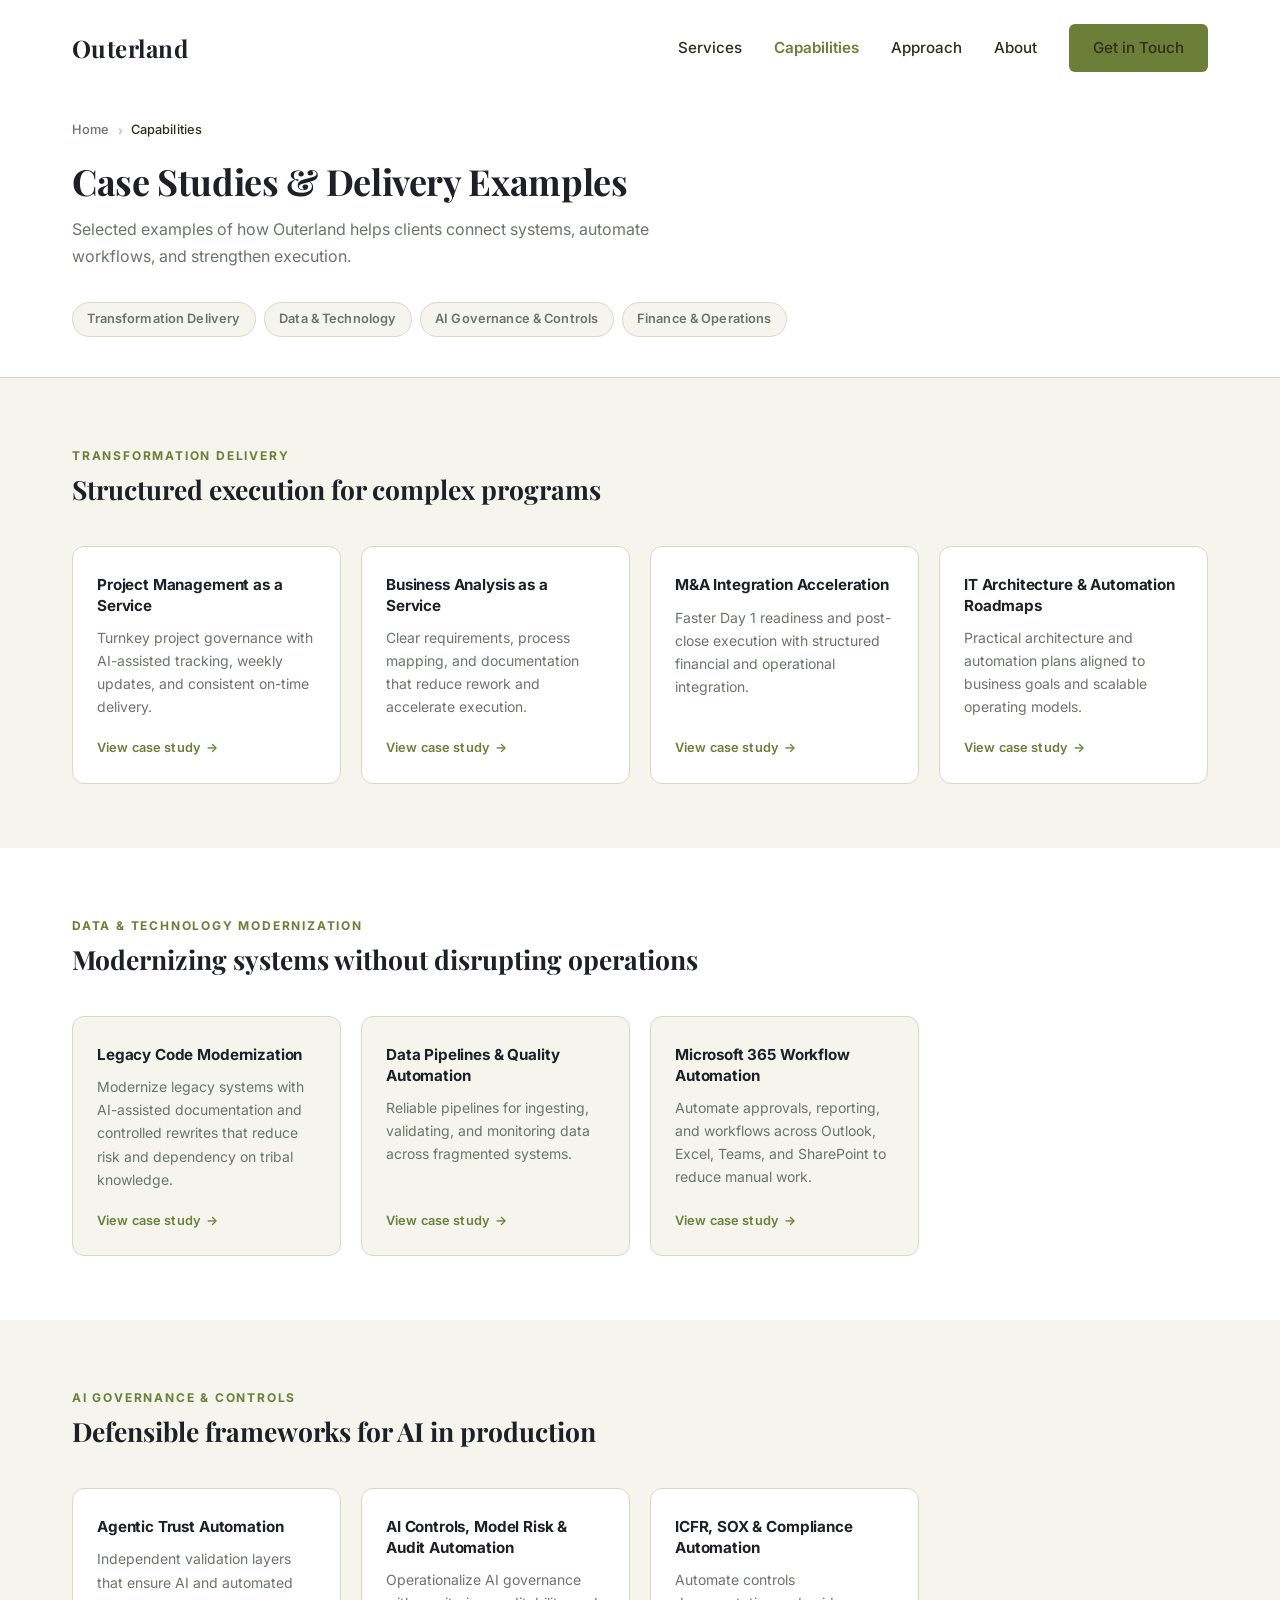
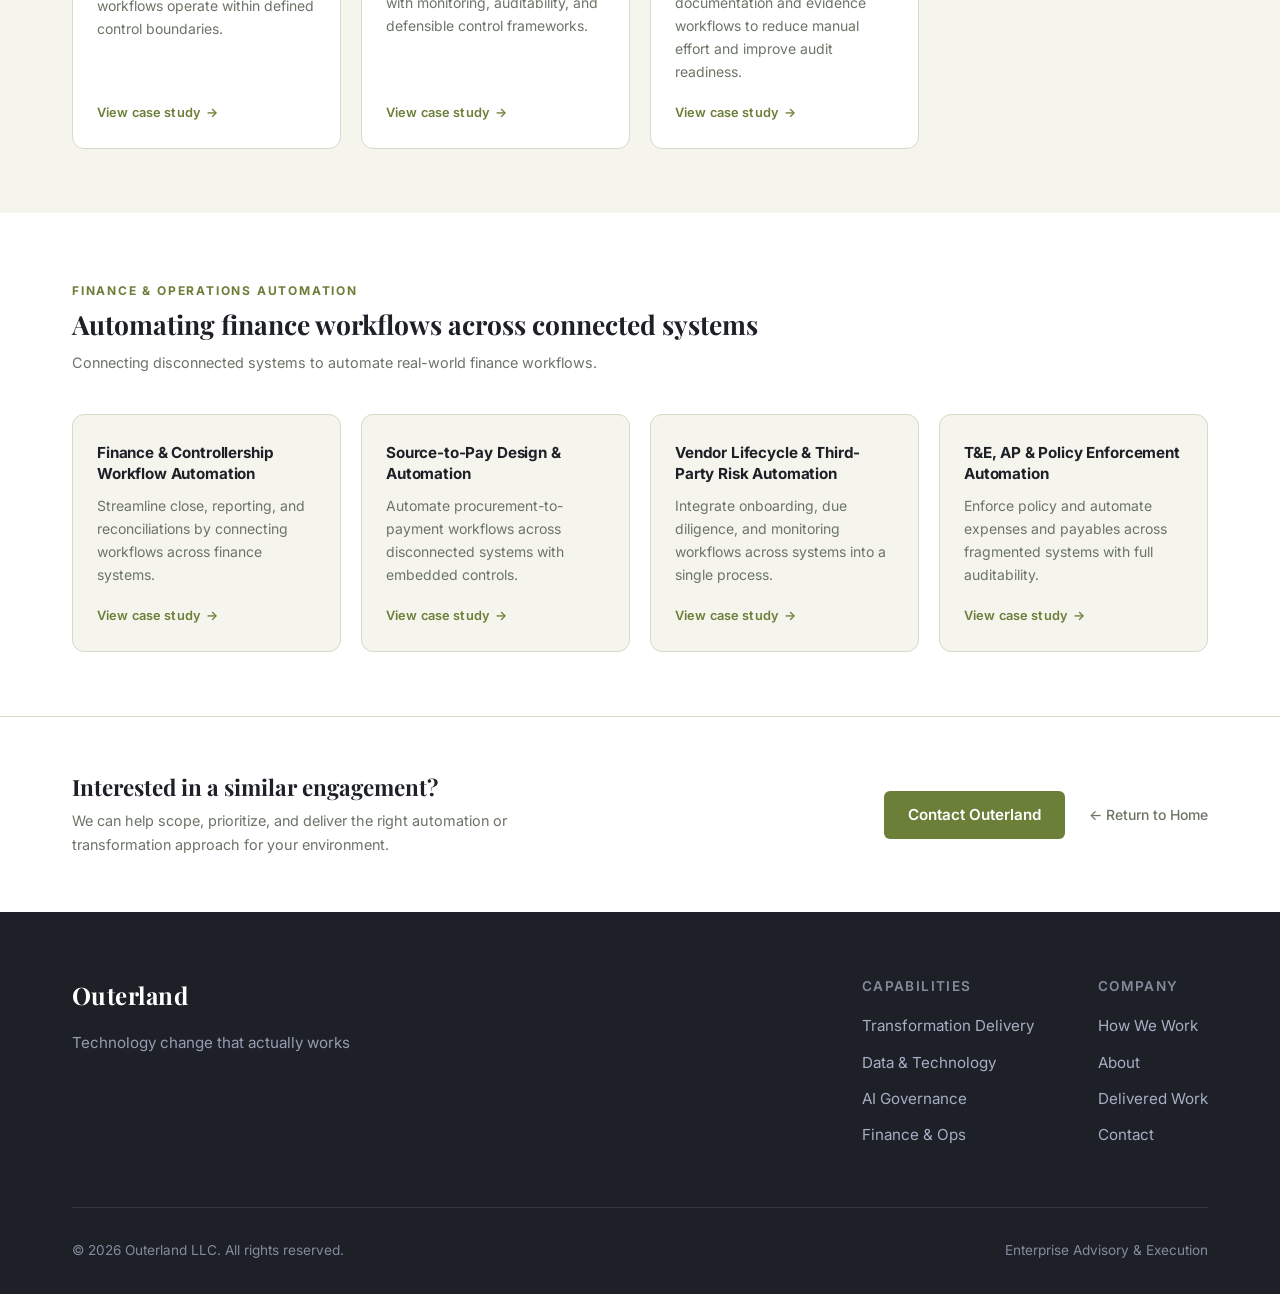
==== commit 7066350b: "Demote capabilities page to subpage; add nav + contextual links - Replace oversized hero with compac" ====
--- a/capabilities.html
+++ b/capabilities.html
@@ -3,81 +3,105 @@
 <head>
     <meta charset="UTF-8">
     <meta name="viewport" content="width=device-width, initial-scale=1.0">
-    <meta name="description" content="Outerland Capabilities & Case Studies — AI-enabled execution across transformation, data, controls, and operational workflows.">
+    <meta name="description" content="Outerland capabilities and case studies — AI-enabled execution across transformation, data, controls, and operational workflows.">
     <title>Capabilities & Case Studies | Outerland</title>
     <link rel="preconnect" href="https://fonts.googleapis.com">
     <link rel="preconnect" href="https://fonts.gstatic.com" crossorigin>
     <link href="https://fonts.googleapis.com/css2?family=Inter:wght@300;400;500;600;700&family=Playfair+Display:wght@600;700;800&display=swap" rel="stylesheet">
     <link rel="stylesheet" href="styles.css">
     <style>
-        /* ─── Page-level hero override (lighter, warm gradient) ─── */
-        .cap-hero {
-            padding: 10rem 0 6rem;
-            background: var(--bg-hero);
-            position: relative;
-            overflow: hidden;
-        }
-
-        .cap-hero::before {
-            content: '';
-            position: absolute;
-            top: -100px;
-            right: -100px;
-            width: 600px;
-            height: 600px;
-            background: radial-gradient(circle, rgba(107, 127, 57, 0.10) 0%, transparent 70%);
-            pointer-events: none;
-        }
-
-        .cap-hero-inner {
-            position: relative;
-            z-index: 2;
-            max-width: 780px;
-        }
-
-        .cap-hero-eyebrow {
+
+        /* ── Active nav state ─────────────────────────────────────────── */
+        .nav-links a.nav-active {
+            color: var(--palette-primary);
+            font-weight: 600;
+        }
+
+        /* ── Subpage header ───────────────────────────────────────────── */
+        .subpage-header {
+            padding: 7.5rem 0 2.5rem;
+            background: var(--palette-white);
+            border-bottom: 1px solid var(--palette-border);
+        }
+
+        .breadcrumb {
+            display: flex;
+            align-items: center;
+            gap: 0.5rem;
+            margin-bottom: 1.25rem;
+            font-size: 0.8rem;
+            color: var(--palette-text-muted);
+            font-weight: 500;
+            letter-spacing: 0.01em;
+        }
+
+        .breadcrumb a {
+            color: var(--palette-text-muted);
+            text-decoration: none;
+            transition: color 0.2s ease;
+        }
+
+        .breadcrumb a:hover {
+            color: var(--palette-primary);
+        }
+
+        .breadcrumb-sep {
+            opacity: 0.5;
+            font-size: 0.75rem;
+        }
+
+        .breadcrumb-current {
+            color: var(--palette-text);
+        }
+
+        .subpage-header h1 {
+            font-family: var(--font-display);
+            font-size: 2.25rem;
+            font-weight: 700;
+            line-height: 1.2;
+            color: var(--palette-dark);
+            margin-bottom: 0.75rem;
+            letter-spacing: -0.01em;
+        }
+
+        .subpage-header-intro {
+            font-size: 1rem;
+            color: var(--palette-text-muted);
+            line-height: 1.7;
+            max-width: 580px;
+            margin-bottom: 2rem;
+        }
+
+        /* ── Section quick-jump pills ─────────────────────────────────── */
+        .jump-nav {
+            display: flex;
+            flex-wrap: wrap;
+            gap: 0.5rem;
+        }
+
+        .jump-pill {
             display: inline-block;
-            font-size: 0.85rem;
-            text-transform: uppercase;
-            letter-spacing: 0.15em;
-            color: var(--palette-text-muted);
+            padding: 0.4rem 0.9rem;
+            font-size: 0.8rem;
             font-weight: 600;
-            margin-bottom: 1.25rem;
-        }
-
-        .cap-hero h1 {
-            font-family: var(--font-display);
-            font-size: 3.75rem;
-            font-weight: 700;
-            line-height: 1.1;
-            color: var(--palette-dark);
-            margin-bottom: 1.25rem;
-        }
-
-        .cap-hero h1 em {
-            font-style: italic;
+            color: var(--palette-text-muted);
+            background: var(--palette-light);
+            border: 1px solid var(--palette-border);
+            border-radius: 100px;
+            text-decoration: none;
+            letter-spacing: 0.01em;
+            transition: background 0.2s ease, color 0.2s ease, border-color 0.2s ease;
+        }
+
+        .jump-pill:hover {
+            background: var(--palette-white);
             color: var(--palette-primary);
-        }
-
-        .cap-hero-headline {
-            font-size: 1.2rem;
-            font-weight: 500;
-            color: var(--palette-text);
-            line-height: 1.6;
-            margin-bottom: 1.25rem;
-            max-width: 680px;
-        }
-
-        .cap-hero-intro {
-            font-size: 1.05rem;
-            color: var(--palette-text-muted);
-            line-height: 1.75;
-            max-width: 680px;
-        }
-
-        /* ─── Capability Sections ─── */
+            border-color: rgba(107, 127, 57, 0.35);
+        }
+
+        /* ── Capability sections ──────────────────────────────────────── */
         .cap-section {
-            padding: 5rem 0;
+            padding: 4rem 0;
         }
 
         .cap-section:nth-child(odd) {
@@ -89,22 +113,22 @@
         }
 
         .cap-section-header {
-            margin-bottom: 3rem;
+            margin-bottom: 2.5rem;
         }
 
         .cap-section-tag {
             display: inline-block;
-            font-size: 0.8rem;
+            font-size: 0.75rem;
             text-transform: uppercase;
             letter-spacing: 0.15em;
             color: var(--palette-primary);
             font-weight: 700;
-            margin-bottom: 0.75rem;
+            margin-bottom: 0.5rem;
         }
 
         .cap-section-header h2 {
             font-family: var(--font-display);
-            font-size: 2rem;
+            font-size: 1.65rem;
             font-weight: 700;
             color: var(--palette-dark);
             line-height: 1.25;
@@ -112,60 +136,59 @@
         }
 
         .cap-section-intro {
-            margin-top: 0.75rem;
-            font-size: 0.95rem;
+            margin-top: 0.6rem;
+            font-size: 0.9rem;
             color: var(--palette-text-muted);
             line-height: 1.65;
-            max-width: 600px;
-        }
-
-        /* ─── Card Grid ─── */
+            max-width: 560px;
+        }
+
+        /* ── Card grid ────────────────────────────────────────────────── */
         .cap-grid {
             display: grid;
             grid-template-columns: repeat(4, 1fr);
-            gap: 1.5rem;
+            gap: 1.25rem;
             align-items: stretch;
         }
 
-        /* ─── Capability Card ─── */
+        /* ── Capability card ──────────────────────────────────────────── */
         .cap-card {
             display: flex;
             flex-direction: column;
             background: var(--palette-white);
             border: 1px solid var(--palette-border);
             border-radius: var(--border-radius-lg);
-            padding: 2rem 1.75rem 1.75rem;
-            transition: transform 0.25s ease, box-shadow 0.25s ease, border-color 0.25s ease;
+            padding: 1.75rem 1.5rem 1.5rem;
+            transition: transform 0.22s ease, box-shadow 0.22s ease, border-color 0.22s ease;
             position: relative;
-        }
-
-        /* Cards inside a light-bg section get a slightly warmer bg */
+            overflow: hidden;
+        }
+
         .cap-section:nth-child(odd) .cap-card {
             background: var(--palette-white);
         }
 
         .cap-section:nth-child(even) .cap-card {
             background: var(--palette-light);
-            border-color: var(--palette-border);
-        }
-
+        }
+
+        /* Subtle olive top-bar reveal on hover */
         .cap-card::before {
             content: '';
             position: absolute;
             top: 0;
             left: 0;
             right: 0;
-            height: 3px;
+            height: 2px;
             background: var(--palette-primary);
-            border-radius: var(--border-radius-lg) var(--border-radius-lg) 0 0;
             opacity: 0;
-            transition: opacity 0.25s ease;
+            transition: opacity 0.22s ease;
         }
 
         .cap-card:hover {
-            transform: translateY(-4px);
-            box-shadow: 0 12px 32px rgba(44, 48, 24, 0.10);
-            border-color: rgba(107, 127, 57, 0.30);
+            transform: translateY(-3px);
+            box-shadow: 0 8px 24px rgba(44, 48, 24, 0.09);
+            border-color: rgba(107, 127, 57, 0.28);
         }
 
         .cap-card:hover::before {
@@ -173,40 +196,38 @@
         }
 
         .cap-card-title {
-            font-family: var(--font-primary);
-            font-size: 1rem;
+            font-size: 0.95rem;
             font-weight: 700;
             color: var(--palette-dark);
             line-height: 1.35;
-            margin-bottom: 0.75rem;
+            margin-bottom: 0.6rem;
             letter-spacing: -0.01em;
         }
 
         .cap-card-desc {
-            font-size: 0.9rem;
+            font-size: 0.875rem;
             color: var(--palette-text-muted);
             line-height: 1.65;
             flex: 1;
-            margin-bottom: 1.5rem;
+            margin-bottom: 1.25rem;
         }
 
         .cap-card-link {
             display: inline-flex;
             align-items: center;
-            gap: 0.35rem;
-            font-size: 0.85rem;
+            gap: 0.3rem;
+            font-size: 0.8rem;
             font-weight: 600;
             color: var(--palette-primary);
             text-decoration: none;
             letter-spacing: 0.01em;
-            transition: color 0.2s ease, gap 0.2s ease;
+            transition: color 0.18s ease;
             margin-top: auto;
         }
 
         .cap-card-link::after {
             content: '→';
-            font-size: 0.9rem;
-            transition: transform 0.2s ease;
+            transition: transform 0.18s ease;
         }
 
         .cap-card-link:hover {
@@ -217,24 +238,77 @@
             transform: translateX(3px);
         }
 
-        /* ─── Responsive ─── */
+        /* ── Slim subpage CTA ─────────────────────────────────────────── */
+        .subpage-cta {
+            padding: 3.5rem 0;
+            background: var(--palette-white);
+            border-top: 1px solid var(--palette-border);
+        }
+
+        .subpage-cta-inner {
+            display: flex;
+            align-items: center;
+            justify-content: space-between;
+            gap: 2rem;
+        }
+
+        .subpage-cta-text h3 {
+            font-family: var(--font-display);
+            font-size: 1.4rem;
+            font-weight: 700;
+            color: var(--palette-dark);
+            margin-bottom: 0.5rem;
+            line-height: 1.25;
+        }
+
+        .subpage-cta-text p {
+            font-size: 0.9rem;
+            color: var(--palette-text-muted);
+            line-height: 1.65;
+            max-width: 480px;
+        }
+
+        .subpage-cta-actions {
+            display: flex;
+            align-items: center;
+            gap: 1.5rem;
+            flex-shrink: 0;
+        }
+
+        .subpage-cta-back {
+            font-size: 0.875rem;
+            font-weight: 500;
+            color: var(--palette-text-muted);
+            text-decoration: none;
+            transition: color 0.2s ease;
+            white-space: nowrap;
+        }
+
+        .subpage-cta-back:hover {
+            color: var(--palette-primary);
+        }
+
+        /* ── Responsive ───────────────────────────────────────────────── */
         @media (max-width: 1100px) {
             .cap-grid {
                 grid-template-columns: repeat(3, 1fr);
             }
         }
 
+        @media (max-width: 900px) {
+            .subpage-cta-inner {
+                flex-direction: column;
+                align-items: flex-start;
+            }
+        }
+
         @media (max-width: 767px) {
-            .cap-hero h1 {
-                font-size: 2.5rem;
-            }
-
-            .cap-hero-headline {
-                font-size: 1.05rem;
+            .subpage-header h1 {
+                font-size: 1.75rem;
             }
 
             .cap-section-header h2 {
-                font-size: 1.65rem;
+                font-size: 1.4rem;
             }
 
             .cap-grid {
@@ -247,15 +321,13 @@
                 grid-template-columns: 1fr;
             }
 
-            .cap-hero h1 {
-                font-size: 2rem;
-            }
-        }
-
-        /* ─── Footer nav link for capabilities page ─── */
-        .footer-column a[aria-current="page"] {
-            color: var(--palette-primary);
-        }
+            .subpage-cta-actions {
+                flex-direction: column;
+                align-items: flex-start;
+                gap: 0.75rem;
+            }
+        }
+
     </style>
 </head>
 <body>
@@ -266,8 +338,8 @@
             <div class="nav-wrapper">
                 <a href="/" class="logo">Outerland</a>
                 <div class="nav-links">
-                    <a href="/">Home</a>
                     <a href="/#services">Services</a>
+                    <a href="/capabilities.html" class="nav-active" aria-current="page">Capabilities</a>
                     <a href="/#approach">Approach</a>
                     <a href="/#founder">About</a>
                     <a href="/#contact" class="btn-primary">Get in Touch</a>
@@ -281,28 +353,31 @@
         </div>
     </nav>
 
-    <!-- Hero -->
-    <section class="cap-hero">
-        <div class="container">
-            <div class="cap-hero-inner">
-                <span class="cap-hero-eyebrow">Capabilities &amp; Case Studies</span>
-                <h1>Execution that connects systems,<br>enforces controls, and moves<br><em>critical work forward.</em></h1>
-                <p class="cap-hero-headline">
-                    Outerland delivers practical, AI-enabled execution across transformation, data, controls, and operational workflows.
-                </p>
-                <p class="cap-hero-intro">
-                    We specialize in connecting disconnected systems to automate real-world processes, bringing structure, visibility, and control to complex environments.
-                </p>
-            </div>
-        </div>
-    </section>
+    <!-- Compact subpage header -->
+    <header class="subpage-header">
+        <div class="container">
+            <nav class="breadcrumb" aria-label="Breadcrumb">
+                <a href="/">Home</a>
+                <span class="breadcrumb-sep" aria-hidden="true">›</span>
+                <span class="breadcrumb-current">Capabilities</span>
+            </nav>
+            <h1>Case Studies &amp; Delivery Examples</h1>
+            <p class="subpage-header-intro">Selected examples of how Outerland helps clients connect systems, automate workflows, and strengthen execution.</p>
+            <nav class="jump-nav" aria-label="Jump to section">
+                <a href="#transformation" class="jump-pill">Transformation Delivery</a>
+                <a href="#data-tech" class="jump-pill">Data &amp; Technology</a>
+                <a href="#ai-governance" class="jump-pill">AI Governance &amp; Controls</a>
+                <a href="#finance-ops" class="jump-pill">Finance &amp; Operations</a>
+            </nav>
+        </div>
+    </header>
 
     <!-- SECTION 1: Transformation Delivery -->
     <section class="cap-section" id="transformation">
         <div class="container">
             <div class="cap-section-header">
                 <span class="cap-section-tag">Transformation Delivery</span>
-                <h2>Structured execution<br>for complex programs</h2>
+                <h2>Structured execution for complex programs</h2>
             </div>
             <div class="cap-grid" id="grid-transformation"></div>
         </div>
@@ -313,7 +388,7 @@
         <div class="container">
             <div class="cap-section-header">
                 <span class="cap-section-tag">Data &amp; Technology Modernization</span>
-                <h2>Modernizing systems<br>without disrupting operations</h2>
+                <h2>Modernizing systems without disrupting operations</h2>
             </div>
             <div class="cap-grid" id="grid-data-tech"></div>
         </div>
@@ -324,7 +399,7 @@
         <div class="container">
             <div class="cap-section-header">
                 <span class="cap-section-tag">AI Governance &amp; Controls</span>
-                <h2>Defensible frameworks<br>for AI in production</h2>
+                <h2>Defensible frameworks for AI in production</h2>
             </div>
             <div class="cap-grid" id="grid-ai-governance"></div>
         </div>
@@ -335,24 +410,24 @@
         <div class="container">
             <div class="cap-section-header">
                 <span class="cap-section-tag">Finance &amp; Operations Automation</span>
-                <h2>Automating finance workflows<br>across connected systems</h2>
+                <h2>Automating finance workflows across connected systems</h2>
                 <p class="cap-section-intro">Connecting disconnected systems to automate real-world finance workflows.</p>
             </div>
             <div class="cap-grid" id="grid-finance-ops"></div>
         </div>
     </section>
 
-    <!-- Contact -->
-    <section id="contact" class="contact">
-        <div class="container">
-            <div class="contact-card">
-                <div class="contact-content">
-                    <h3>If you're working on a transformation that needs to actually work, we should talk.</h3>
-                    <p>30-minute intro call. We'll quickly tell you if we're the right fit, and if not, point you in the right direction.</p>
+    <!-- Slim subpage CTA -->
+    <section class="subpage-cta">
+        <div class="container">
+            <div class="subpage-cta-inner">
+                <div class="subpage-cta-text">
+                    <h3>Interested in a similar engagement?</h3>
+                    <p>We can help scope, prioritize, and deliver the right automation or transformation approach for your environment.</p>
                 </div>
-                <div class="contact-action">
-                    <a href="mailto:hello@outerland.ai" class="btn-contact">Schedule a Conversation</a>
-                    <div class="contact-email">hello@outerland.ai</div>
+                <div class="subpage-cta-actions">
+                    <a href="mailto:hello@outerland.ai" class="btn-primary">Contact Outerland</a>
+                    <a href="/" class="subpage-cta-back">← Return to Home</a>
                 </div>
             </div>
         </div>
@@ -465,7 +540,6 @@
             Object.entries(capabilities).forEach(([gridId, cards]) => {
                 const grid = document.getElementById(gridId);
                 if (!grid) return;
-
                 cards.forEach(card => {
                     const article = document.createElement('article');
                     article.className = 'cap-card';
@@ -481,7 +555,7 @@
 
         renderCards();
 
-        // ── Fade-in animation for capability cards ────────────────────────
+        // ── Fade-in scroll animation ──────────────────────────────────────
         const capObserver = new IntersectionObserver((entries) => {
             entries.forEach(entry => {
                 if (entry.isIntersecting) {
@@ -492,15 +566,26 @@
             });
         }, { threshold: 0.08, rootMargin: '0px 0px -40px 0px' });
 
-        // Observe after render (next tick)
         setTimeout(() => {
             document.querySelectorAll('.cap-card').forEach((el, i) => {
                 el.style.opacity = '0';
-                el.style.transform = 'translateY(20px)';
-                el.style.transition = `opacity 0.5s ease ${i * 0.05}s, transform 0.5s ease ${i * 0.05}s`;
+                el.style.transform = 'translateY(16px)';
+                el.style.transition = `opacity 0.45s ease ${i * 0.04}s, transform 0.45s ease ${i * 0.04}s`;
                 capObserver.observe(el);
             });
         }, 0);
+
+        // ── Smooth scroll for jump-nav pills ─────────────────────────────
+        document.querySelectorAll('.jump-pill').forEach(pill => {
+            pill.addEventListener('click', function (e) {
+                e.preventDefault();
+                const target = document.querySelector(this.getAttribute('href'));
+                if (target) {
+                    const navHeight = document.querySelector('.navbar').offsetHeight;
+                    window.scrollTo({ top: target.offsetTop - navHeight - 16, behavior: 'smooth' });
+                }
+            });
+        });
     </script>
 </body>
 </html>
--- a/styles.css
+++ b/styles.css
@@ -396,6 +396,25 @@
     gap: 2rem;
 }
 
+.services-link-row {
+    margin-top: 2.5rem;
+    display: flex;
+    justify-content: flex-start;
+}
+
+.services-capabilities-link {
+    font-size: 0.95rem;
+    font-weight: 600;
+    color: var(--color-primary);
+    text-decoration: none;
+    letter-spacing: 0.01em;
+    transition: color 0.2s ease;
+}
+
+.services-capabilities-link:hover {
+    color: var(--color-olive-dark);
+}
+
 .service-card {
     padding: 2.5rem;
     border-radius: var(--border-radius-lg);
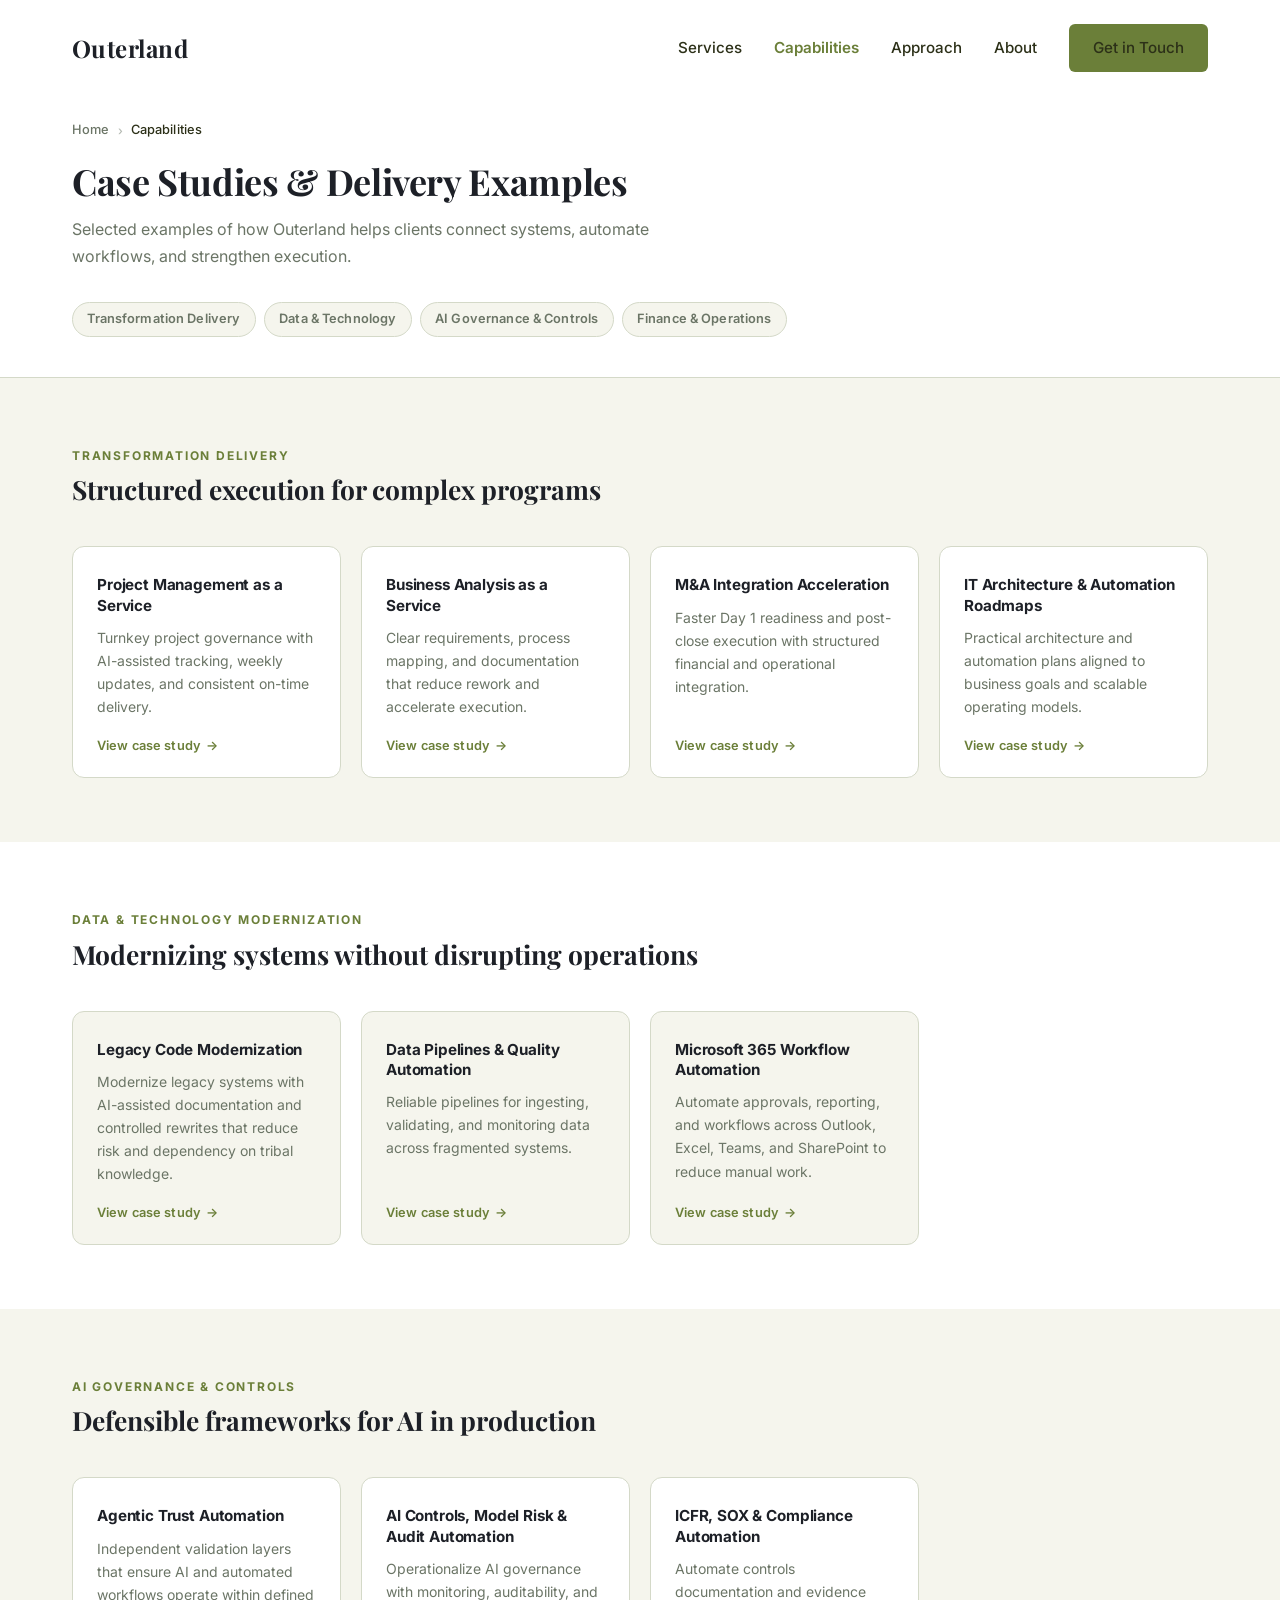
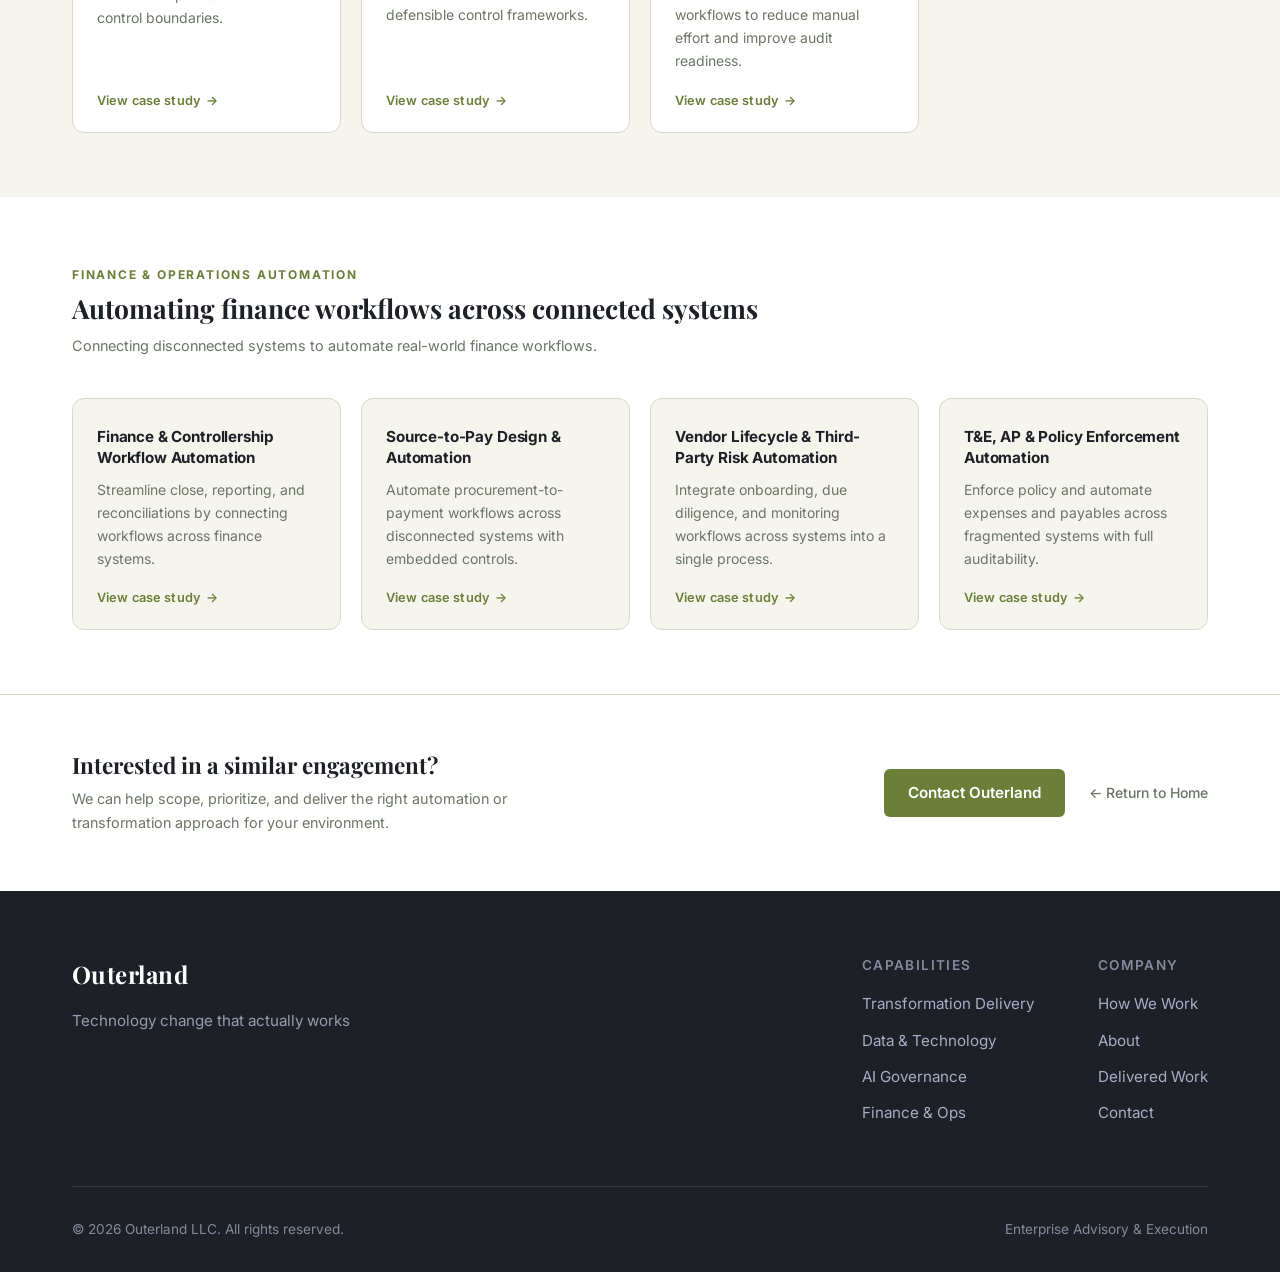
==== commit d31dc6d0: "Add email-gated PDF downloads to capabilities page Each case study card now opens a modal that colle" ====
--- a/capabilities.html
+++ b/capabilities.html
@@ -223,6 +223,11 @@
             letter-spacing: 0.01em;
             transition: color 0.18s ease;
             margin-top: auto;
+            background: none;
+            border: none;
+            padding: 0;
+            cursor: pointer;
+            font-family: var(--font-primary);
         }
 
         .cap-card-link::after {
@@ -236,6 +241,150 @@
 
         .cap-card-link:hover::after {
             transform: translateX(3px);
+        }
+
+        /* ── Email gate modal ─────────────────────────────────────────── */
+        .gate-modal-overlay {
+            display: none;
+            position: fixed;
+            inset: 0;
+            background: rgba(29, 32, 39, 0.55);
+            backdrop-filter: blur(3px);
+            z-index: 2000;
+            align-items: center;
+            justify-content: center;
+            padding: 1.5rem;
+        }
+
+        .gate-modal-overlay.is-open {
+            display: flex;
+        }
+
+        .gate-modal {
+            background: var(--palette-white);
+            border-radius: var(--border-radius-lg);
+            padding: 2.25rem 2rem 2rem;
+            width: 100%;
+            max-width: 420px;
+            box-shadow: 0 20px 60px rgba(29, 32, 39, 0.18);
+            position: relative;
+        }
+
+        .gate-modal-close {
+            position: absolute;
+            top: 1rem;
+            right: 1rem;
+            background: none;
+            border: none;
+            font-size: 1.2rem;
+            cursor: pointer;
+            color: var(--palette-text-muted);
+            line-height: 1;
+            padding: 0.25rem 0.4rem;
+            border-radius: 4px;
+            transition: color 0.15s ease, background 0.15s ease;
+        }
+
+        .gate-modal-close:hover {
+            color: var(--palette-dark);
+            background: var(--palette-light);
+        }
+
+        .gate-modal-eyebrow {
+            font-size: 0.72rem;
+            font-weight: 700;
+            letter-spacing: 0.12em;
+            text-transform: uppercase;
+            color: var(--palette-primary);
+            margin-bottom: 0.4rem;
+        }
+
+        .gate-modal h3 {
+            font-family: var(--font-display);
+            font-size: 1.3rem;
+            font-weight: 700;
+            color: var(--palette-dark);
+            line-height: 1.3;
+            margin-bottom: 0.5rem;
+        }
+
+        .gate-modal-subtitle {
+            font-size: 0.875rem;
+            color: var(--palette-text-muted);
+            line-height: 1.6;
+            margin-bottom: 1.5rem;
+        }
+
+        .gate-modal-form {
+            display: flex;
+            flex-direction: column;
+            gap: 0.75rem;
+        }
+
+        .gate-modal-input {
+            width: 100%;
+            padding: 0.7rem 0.9rem;
+            font-size: 0.9rem;
+            font-family: var(--font-primary);
+            border: 1.5px solid var(--palette-border);
+            border-radius: var(--border-radius);
+            color: var(--palette-dark);
+            background: var(--palette-white);
+            transition: border-color 0.18s ease;
+            box-sizing: border-box;
+        }
+
+        .gate-modal-input:focus {
+            outline: none;
+            border-color: var(--palette-primary);
+        }
+
+        .gate-modal-submit {
+            width: 100%;
+            padding: 0.75rem 1rem;
+            background: var(--palette-primary);
+            color: var(--palette-white);
+            border: none;
+            border-radius: var(--border-radius);
+            font-size: 0.9rem;
+            font-weight: 600;
+            font-family: var(--font-primary);
+            cursor: pointer;
+            transition: background 0.18s ease;
+        }
+
+        .gate-modal-submit:hover:not(:disabled) {
+            background: var(--palette-primary-dark);
+        }
+
+        .gate-modal-submit:disabled {
+            opacity: 0.65;
+            cursor: not-allowed;
+        }
+
+        .gate-modal-error {
+            font-size: 0.82rem;
+            color: #b91c1c;
+            display: none;
+        }
+
+        .gate-modal-success {
+            display: none;
+            text-align: center;
+            padding: 1rem 0 0.5rem;
+        }
+
+        .gate-modal-success p {
+            font-size: 0.95rem;
+            color: var(--palette-text-muted);
+            line-height: 1.6;
+        }
+
+        .gate-modal-success strong {
+            display: block;
+            font-size: 1.1rem;
+            color: var(--palette-dark);
+            margin-bottom: 0.4rem;
         }
 
         /* ── Slim subpage CTA ─────────────────────────────────────────── */
@@ -465,6 +614,37 @@
         </div>
     </footer>
 
+    <!-- Email gate modal -->
+    <div class="gate-modal-overlay" id="gateModalOverlay" role="dialog" aria-modal="true" aria-labelledby="gateModalTitle">
+        <div class="gate-modal">
+            <button class="gate-modal-close" id="gateModalClose" aria-label="Close">&times;</button>
+            <div id="gateModalForm">
+                <p class="gate-modal-eyebrow">Case Study PDF</p>
+                <h3 id="gateModalTitle">Download the Case Study</h3>
+                <p class="gate-modal-subtitle">Enter your email to access the PDF. We'll send you the download link.</p>
+                <form class="gate-modal-form" id="gateForm" novalidate>
+                    <input
+                        type="email"
+                        class="gate-modal-input"
+                        id="gateEmailInput"
+                        placeholder="you@company.com"
+                        required
+                        autocomplete="email"
+                    />
+                    <p class="gate-modal-error" id="gateError"></p>
+                    <button type="submit" class="gate-modal-submit" id="gateSubmit">
+                        <span id="gateBtnText">Get the PDF</span>
+                        <span id="gateBtnLoading" style="display:none;">Sending&hellip;</span>
+                    </button>
+                </form>
+            </div>
+            <div class="gate-modal-success" id="gateSuccess">
+                <strong>Opening your PDF&hellip;</strong>
+                <p>If it doesn't open automatically, <a id="gateFallbackLink" href="#" style="color:var(--palette-primary);">click here</a>.</p>
+            </div>
+        </div>
+    </div>
+
     <script src="script.js"></script>
     <script>
         // ── Capability data ──────────────────────────────────────────────
@@ -473,64 +653,78 @@
                 {
                     title: 'Project Management as a Service',
                     desc: 'Turnkey project governance with AI-assisted tracking, weekly updates, and consistent on-time delivery.',
+                    pdf: '01_Project_Management_as_a_Service.pdf',
                 },
                 {
                     title: 'Business Analysis as a Service',
                     desc: 'Clear requirements, process mapping, and documentation that reduce rework and accelerate execution.',
+                    pdf: '02_Business_Analysis_as_a_Service.pdf',
                 },
                 {
                     title: 'M&A Integration Acceleration',
                     desc: 'Faster Day 1 readiness and post-close execution with structured financial and operational integration.',
+                    pdf: '03_MA_Integration_Acceleration.pdf',
                 },
                 {
                     title: 'IT Architecture & Automation Roadmaps',
                     desc: 'Practical architecture and automation plans aligned to business goals and scalable operating models.',
+                    pdf: '04_IT_Architecture_Automation_Roadmaps.pdf',
                 },
             ],
             'grid-data-tech': [
                 {
                     title: 'Legacy Code Modernization',
                     desc: 'Modernize legacy systems with AI-assisted documentation and controlled rewrites that reduce risk and dependency on tribal knowledge.',
+                    pdf: '05_Legacy_Code_Modernization.pdf',
                 },
                 {
                     title: 'Data Pipelines & Quality Automation',
                     desc: 'Reliable pipelines for ingesting, validating, and monitoring data across fragmented systems.',
+                    pdf: '06_Data_Pipelines_Quality_Automation.pdf',
                 },
                 {
                     title: 'Microsoft 365 Workflow Automation',
                     desc: 'Automate approvals, reporting, and workflows across Outlook, Excel, Teams, and SharePoint to reduce manual work.',
+                    pdf: '07_Microsoft_365_Workflow_Automation.pdf',
                 },
             ],
             'grid-ai-governance': [
                 {
                     title: 'Agentic Trust Automation',
                     desc: 'Independent validation layers that ensure AI and automated workflows operate within defined control boundaries.',
+                    pdf: '08_Agentic_Trust_Automation.pdf',
                 },
                 {
                     title: 'AI Controls, Model Risk & Audit Automation',
                     desc: 'Operationalize AI governance with monitoring, auditability, and defensible control frameworks.',
+                    pdf: '09_AI_Controls_Model_Risk_Audit.pdf',
                 },
                 {
                     title: 'ICFR, SOX & Compliance Automation',
                     desc: 'Automate controls documentation and evidence workflows to reduce manual effort and improve audit readiness.',
+                    pdf: '10_ICFR_SOX_Compliance_Automation.pdf',
                 },
             ],
             'grid-finance-ops': [
                 {
                     title: 'Finance & Controllership Workflow Automation',
                     desc: 'Streamline close, reporting, and reconciliations by connecting workflows across finance systems.',
+                    pdf: '11_Finance_Controllership_Workflow.pdf',
                 },
                 {
                     title: 'Source-to-Pay Design & Automation',
                     desc: 'Automate procurement-to-payment workflows across disconnected systems with embedded controls.',
+                    pdf: '12_Source_to_Pay_Automation.pdf',
                 },
                 {
                     title: 'Vendor Lifecycle & Third-Party Risk Automation',
                     desc: 'Integrate onboarding, due diligence, and monitoring workflows across systems into a single process.',
+                    pdf: '13_Vendor_Lifecycle_Third_Party_Risk.pdf',
                 },
                 {
                     title: 'T&E, AP & Policy Enforcement Automation',
                     desc: 'Enforce policy and automate expenses and payables across fragmented systems with full auditability.',
+                    pdf: '14_TE_AP_Policy_Enforcement.pdf',
                 },
             ],
         };
@@ -546,7 +740,7 @@
                     article.innerHTML = `
                         <h3 class="cap-card-title">${card.title}</h3>
                         <p class="cap-card-desc">${card.desc}</p>
-                        <a href="/" class="cap-card-link">View case study</a>
+                        <button class="cap-card-link" data-pdf="${card.pdf}" data-title="${card.title}">View case study</button>
                     `;
                     grid.appendChild(article);
                 });
@@ -554,6 +748,97 @@
         }
 
         renderCards();
+
+        // ── Email gate modal ──────────────────────────────────────────────
+        const APPS_SCRIPT_URL = 'https://script.google.com/macros/s/AKfycby1M2TZIPitTuF42yRlhLmOHJksiRpJTbFbwz8NE6bu1-5graX28zqulXNQeYZbUJ7UOA/exec';
+        const PDF_BASE_PATH = '/case-studies/';
+
+        const overlay    = document.getElementById('gateModalOverlay');
+        const closeBtn   = document.getElementById('gateModalClose');
+        const modalTitle = document.getElementById('gateModalTitle');
+        const gateForm   = document.getElementById('gateForm');
+        const emailInput = document.getElementById('gateEmailInput');
+        const submitBtn  = document.getElementById('gateSubmit');
+        const btnText    = document.getElementById('gateBtnText');
+        const btnLoading = document.getElementById('gateBtnLoading');
+        const errorEl    = document.getElementById('gateError');
+        const formWrap   = document.getElementById('gateModalForm');
+        const successEl  = document.getElementById('gateSuccess');
+        const fallbackLink = document.getElementById('gateFallbackLink');
+
+        let activePdf = '';
+
+        // Open modal when a card's "View case study" button is clicked
+        document.addEventListener('click', function(e) {
+            const btn = e.target.closest('[data-pdf]');
+            if (!btn) return;
+            activePdf = btn.getAttribute('data-pdf');
+            const title = btn.getAttribute('data-title') || 'Case Study';
+            // Reset modal state
+            formWrap.style.display = '';
+            successEl.style.display = 'none';
+            gateForm.reset();
+            errorEl.style.display = 'none';
+            errorEl.textContent = '';
+            submitBtn.disabled = false;
+            btnText.style.display = '';
+            btnLoading.style.display = 'none';
+            modalTitle.textContent = title;
+            overlay.classList.add('is-open');
+            setTimeout(() => emailInput.focus(), 50);
+        });
+
+        function closeModal() {
+            overlay.classList.remove('is-open');
+        }
+
+        closeBtn.addEventListener('click', closeModal);
+        overlay.addEventListener('click', function(e) {
+            if (e.target === overlay) closeModal();
+        });
+        document.addEventListener('keydown', function(e) {
+            if (e.key === 'Escape') closeModal();
+        });
+
+        gateForm.addEventListener('submit', async function(e) {
+            e.preventDefault();
+            const email = emailInput.value.trim();
+            if (!email) return;
+
+            btnText.style.display = 'none';
+            btnLoading.style.display = 'inline';
+            submitBtn.disabled = true;
+            errorEl.style.display = 'none';
+
+            try {
+                const response = await fetch(APPS_SCRIPT_URL, {
+                    method: 'POST',
+                    body: JSON.stringify({
+                        email: email,
+                        pdf: activePdf,
+                        source: window.location.href
+                    })
+                });
+                const result = await response.json();
+
+                if (result.result === 'success') {
+                    const pdfUrl = PDF_BASE_PATH + activePdf;
+                    formWrap.style.display = 'none';
+                    fallbackLink.href = pdfUrl;
+                    successEl.style.display = 'block';
+                    // Redirect to PDF
+                    window.location.href = pdfUrl;
+                } else {
+                    throw new Error(result.message || 'Submission failed');
+                }
+            } catch (err) {
+                errorEl.textContent = 'Something went wrong. Please try again.';
+                errorEl.style.display = 'block';
+                btnText.style.display = 'inline';
+                btnLoading.style.display = 'none';
+                submitBtn.disabled = false;
+            }
+        });
 
         // ── Fade-in scroll animation ──────────────────────────────────────
         const capObserver = new IntersectionObserver((entries) => {
